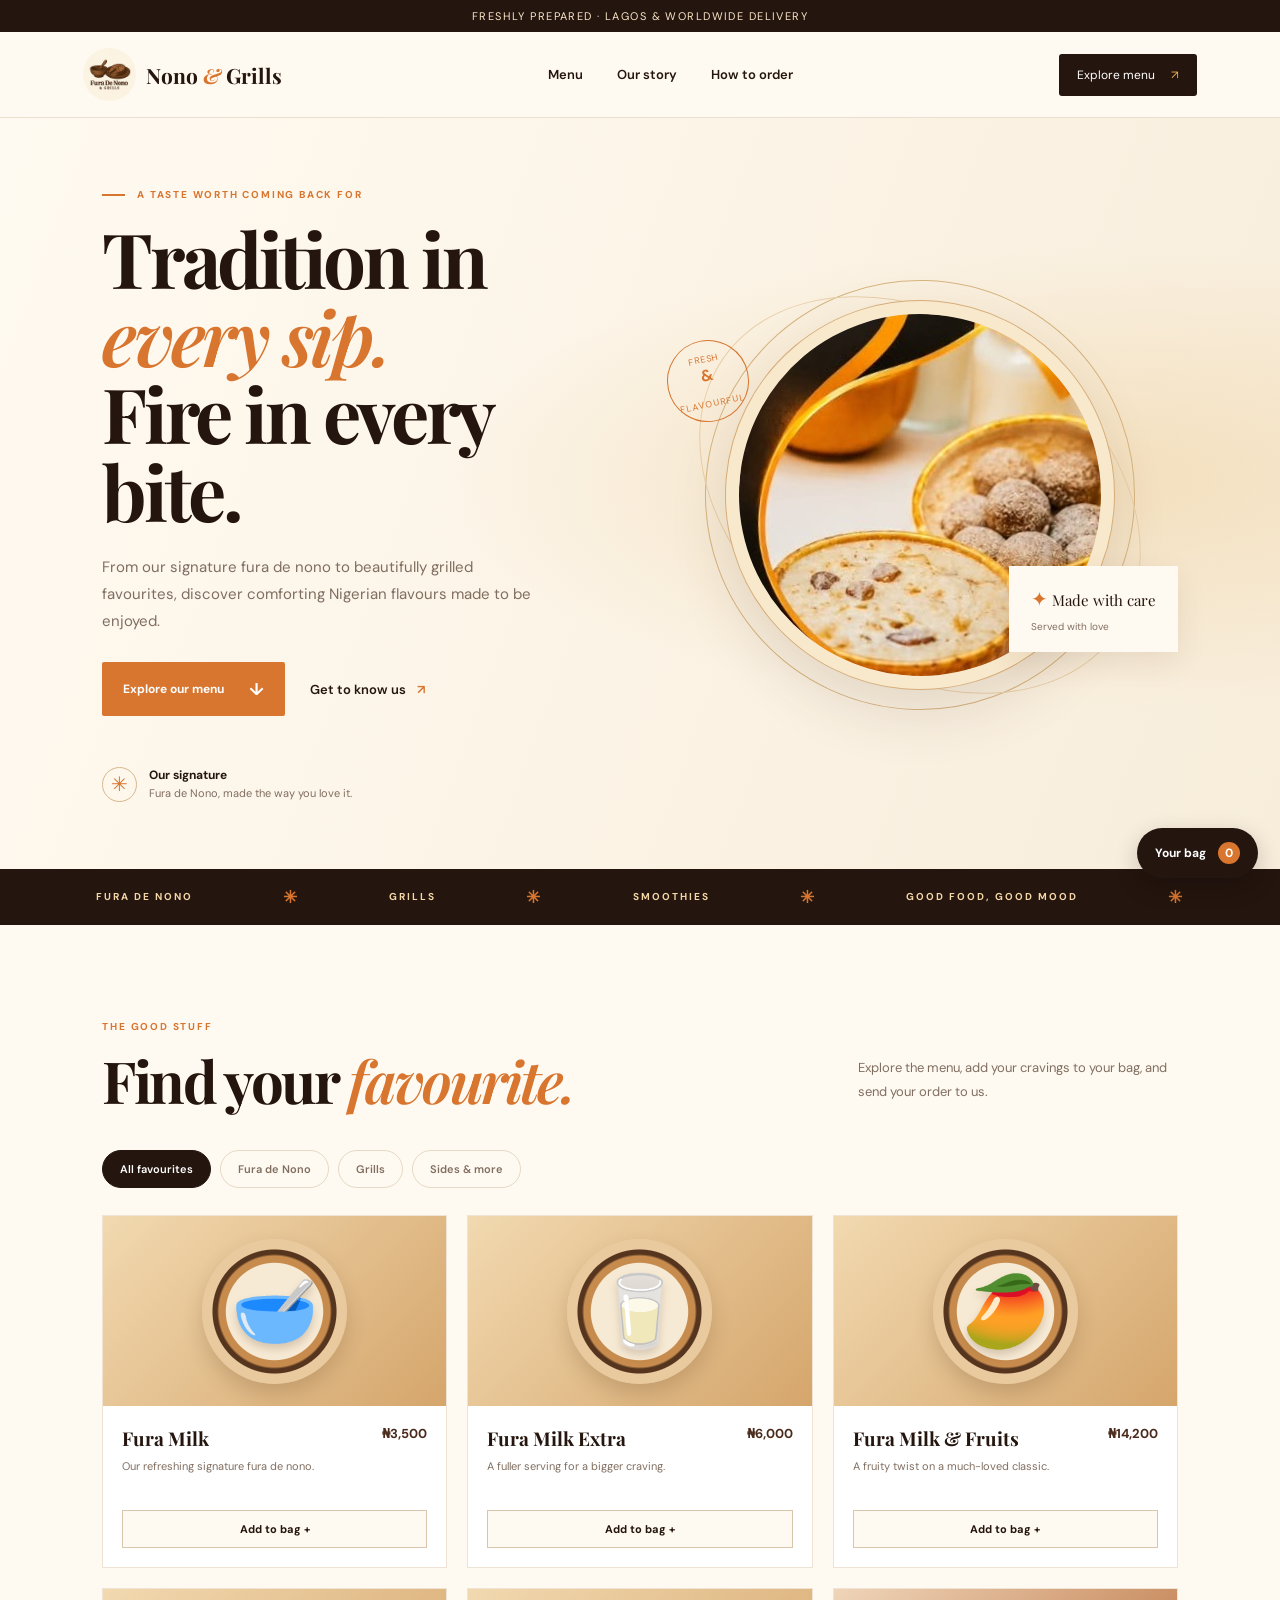
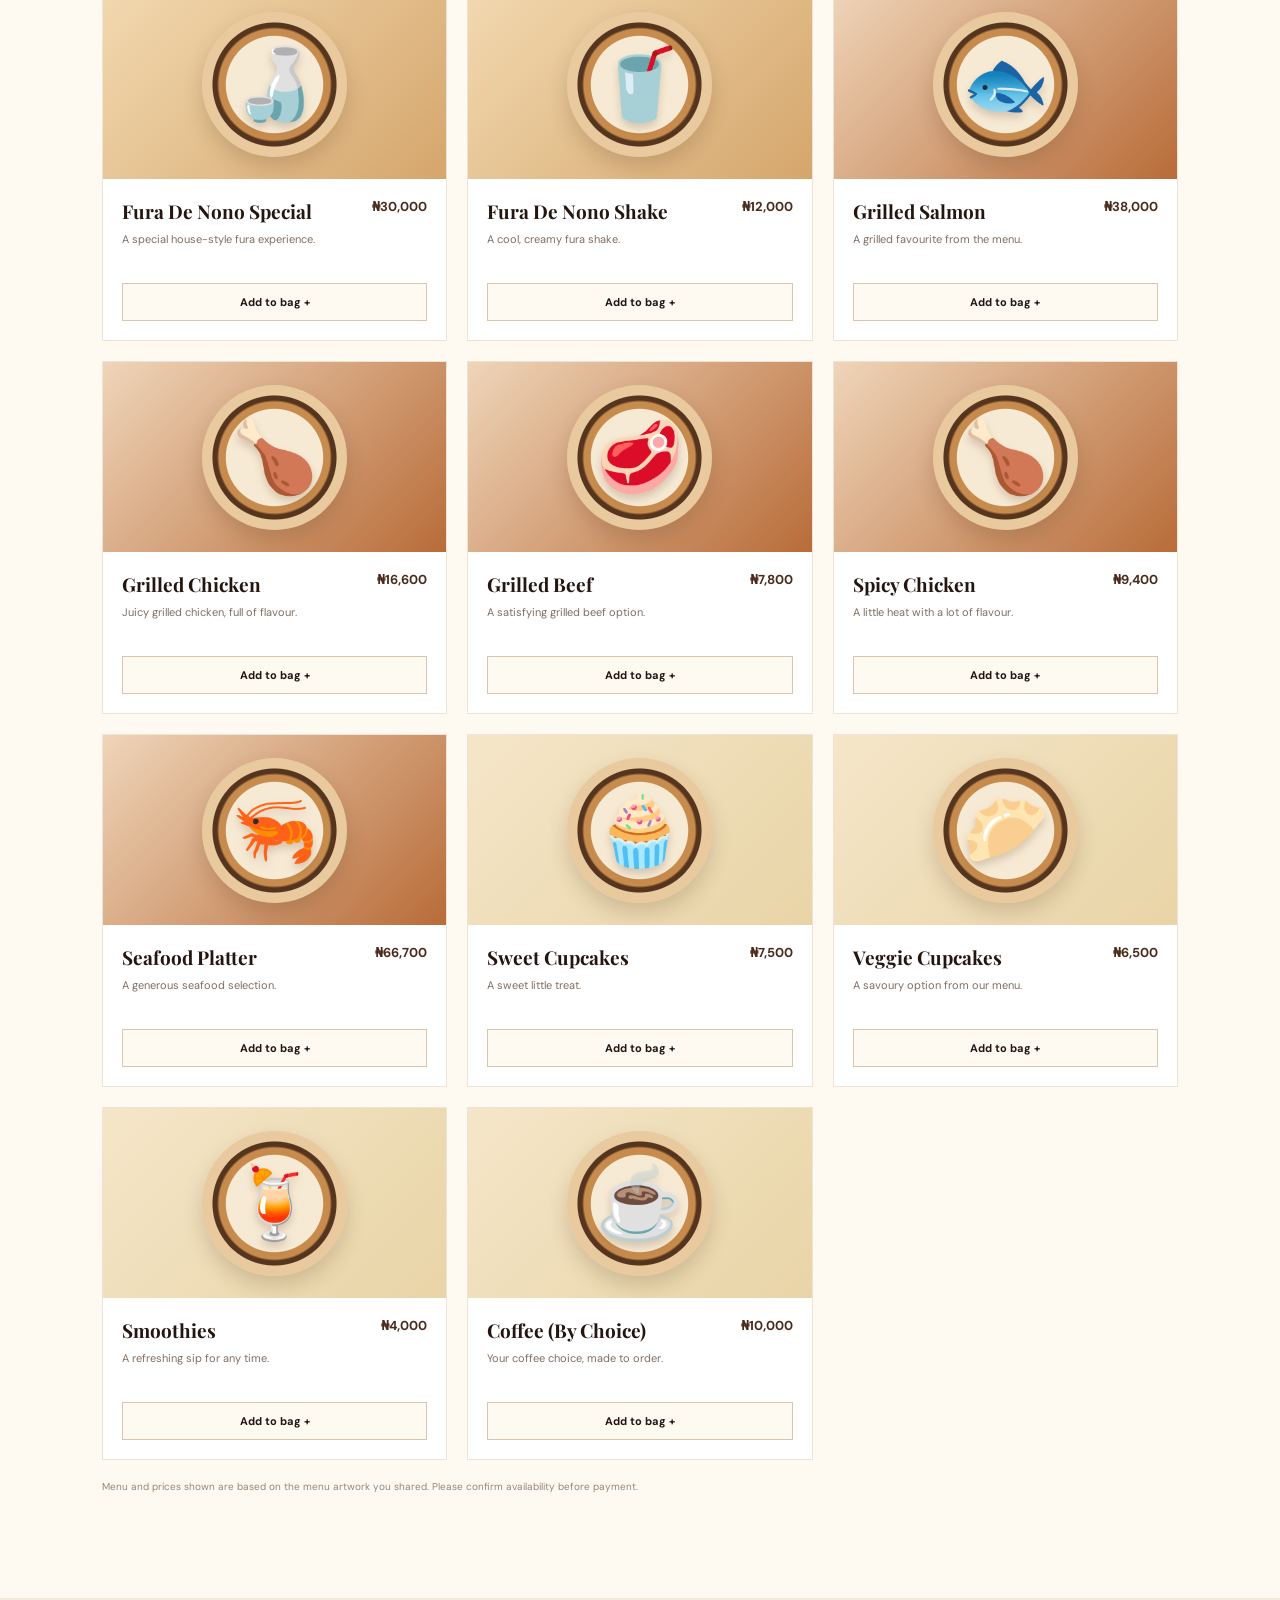
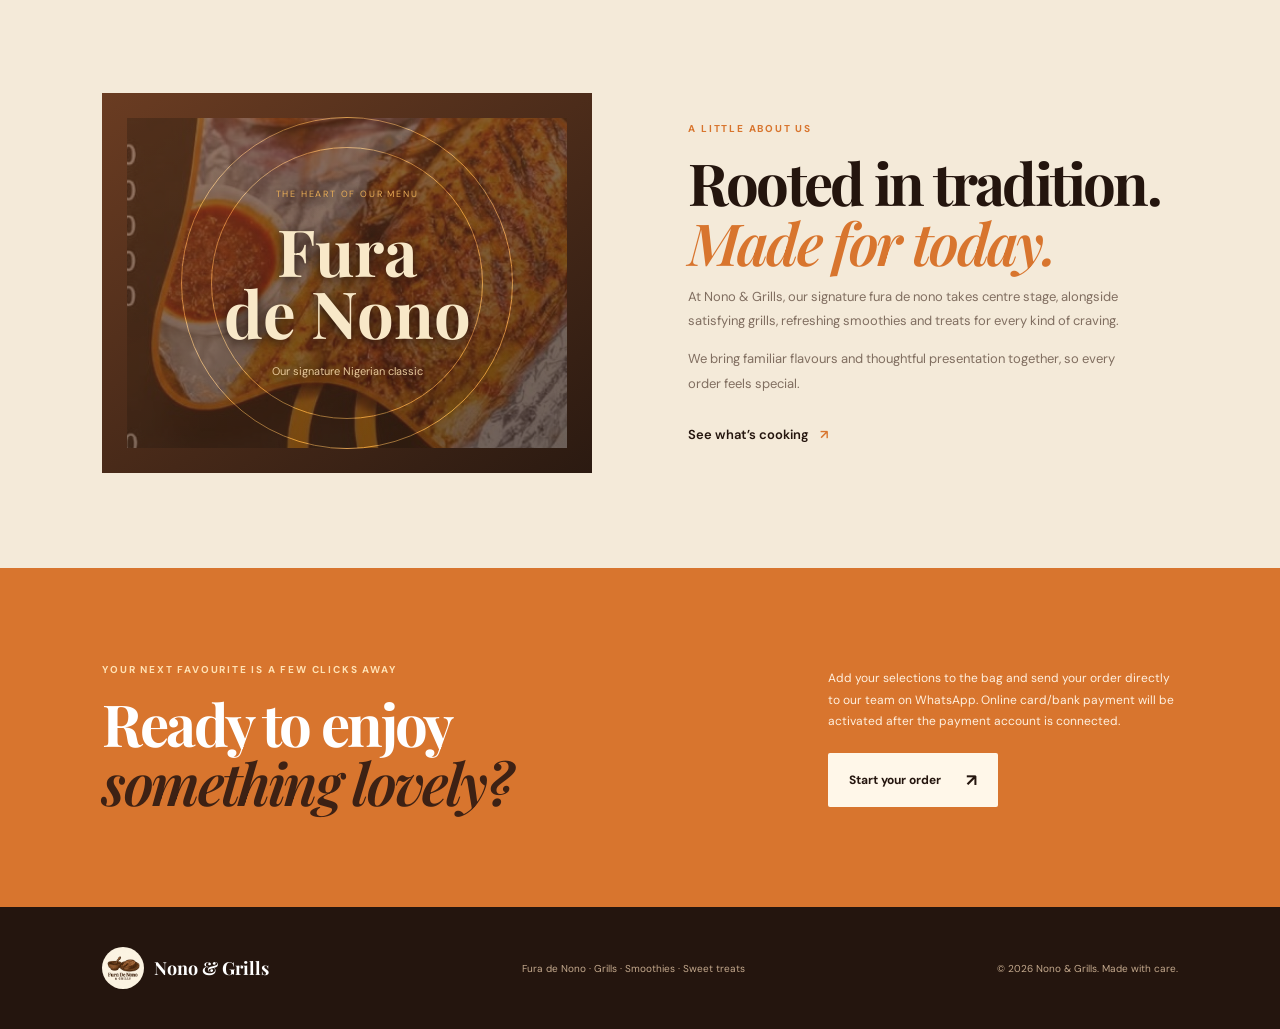
==== index.html @ 9e372c8f "Add files via upload" ====
<!doctype html>
<html lang="en">
<head>
  <meta charset="utf-8">
  <meta name="viewport" content="width=device-width, initial-scale=1">
  <meta name="theme-color" content="#24150e">
  <meta name="description" content="Nono & Grills — fresh fura de nono, grilled favourites, smoothies and more. Browse the menu and order.">
  <title>Nono & Grills | Fura, Grills & More</title>
  <link rel="preconnect" href="https://fonts.googleapis.com">
  <link rel="preconnect" href="https://fonts.gstatic.com" crossorigin>
  <link href="https://fonts.googleapis.com/css2?family=DM+Sans:wght@400;500;600;700&family=Playfair+Display:wght@600;700;800&display=swap" rel="stylesheet">
  <link rel="stylesheet" href="styles.css">
</head>
<body>
  <div class="announcement">Freshly prepared · Lagos & worldwide delivery</div>
  <header class="site-header">
    <a class="brand" href="#"><img src="assets/logo.png" alt="Fura De Nono & Grills logo"><span>Nono <i>&</i> Grills</span></a>
    <nav><a href="#menu">Menu</a><a href="#story">Our story</a><a href="#order">How to order</a></nav>
    <a class="header-order" href="#menu">Explore menu <span>↗</span></a>
  </header>

  <main>
    <section class="hero">
      <div class="hero-copy">
        <p class="eyebrow"><span></span> A taste worth coming back for</p>
        <h1>Tradition in<br><em>every sip.</em><br>Fire in every bite.</h1>
        <p class="hero-intro">From our signature fura de nono to beautifully grilled favourites, discover comforting Nigerian flavours made to be enjoyed.</p>
        <div class="hero-actions"><a class="btn primary" href="#menu">Explore our menu <b>↓</b></a><a class="text-link" href="#story">Get to know us <span>↗</span></a></div>
        <div class="hero-note"><span class="note-mark">✳</span><span><strong>Our signature</strong><br>Fura de Nono, made the way you love it.</span></div>
      </div>
      <div class="hero-art">
        <div class="hero-orbit orbit-one"></div><div class="hero-orbit orbit-two"></div>
        <div class="hero-photo"><img src="assets/fura-from-menu.jpg" alt="Fura de nono shown in the supplied restaurant menu"></div>
        <div class="floating-tag"><span>✦</span> Made with care<br><small>Served with love</small></div>
        <div class="hero-stamp">FRESH<br><b>&</b><br>FLAVOURFUL</div>
      </div>
    </section>

    <section class="ticker"><span>FURA DE NONO</span><b>✳</b><span>GRILLS</span><b>✳</b><span>SMOOTHIES</span><b>✳</b><span>GOOD FOOD, GOOD MOOD</span><b>✳</b></section>

    <section class="menu-section section-pad" id="menu">
      <div class="section-heading"><div><p class="eyebrow">The good stuff</p><h2>Find your <em>favourite.</em></h2></div><p>Explore the menu, add your cravings to your bag, and send your order to us.</p></div>
      <div class="filters" role="tablist" aria-label="Menu categories">
        <button class="filter active" data-filter="all">All favourites</button>
        <button class="filter" data-filter="fura">Fura de Nono</button>
        <button class="filter" data-filter="grills">Grills</button>
        <button class="filter" data-filter="sides">Sides & more</button>
      </div>
      <div class="menu-grid" id="menuGrid"></div>
      <p class="menu-footnote">Menu and prices shown are based on the menu artwork you shared. Please confirm availability before payment.</p>
    </section>

    <section class="feature section-pad" id="story">
      <div class="feature-visual"><div class="feature-visual-inner"><img src="assets/grilled-fish-from-menu.jpg" alt="Grilled fish from the supplied Nono & Grills menu"><span>THE HEART OF OUR MENU</span><strong>Fura<br>de Nono</strong><small>Our signature Nigerian classic</small></div></div>
      <div class="feature-copy"><p class="eyebrow">A little about us</p><h2>Rooted in tradition.<br><em>Made for today.</em></h2><p>At Nono & Grills, our signature fura de nono takes centre stage, alongside satisfying grills, refreshing smoothies and treats for every kind of craving.</p><p>We bring familiar flavours and thoughtful presentation together, so every order feels special.</p><a class="text-link" href="#menu">See what’s cooking <span>↗</span></a></div>
    </section>

    <section class="order-band section-pad" id="order"><div><p class="eyebrow">Your next favourite is a few clicks away</p><h2>Ready to enjoy<br><em>something lovely?</em></h2></div><div class="order-side"><p>Add your selections to the bag and send your order directly to our team on WhatsApp. Online card/bank payment will be activated after the payment account is connected.</p><a class="btn light" href="#menu">Start your order <b>↗</b></a></div></section>
  </main>

  <footer><div class="footer-brand"><img src="assets/logo.png" alt=""><span>Nono & Grills</span></div><p>Fura de Nono · Grills · Smoothies · Sweet treats</p><small>© <span id="year"></span> Nono & Grills. Made with care.</small></footer>

  <button class="cart-fab" id="cartFab" aria-label="Open your order bag">Your bag <b id="cartCount">0</b></button>
  <div class="cart-backdrop" id="cartBackdrop"></div>
  <aside class="cart-panel" id="cartPanel" aria-label="Your order bag">
    <div class="cart-head"><div><p class="eyebrow">Almost yours</p><h3>Your bag</h3></div><button id="closeCart" aria-label="Close bag">×</button></div>
    <div id="cartItems" class="cart-items"><p class="empty-cart">Your bag is waiting for something delicious.</p></div>
    <div class="cart-bottom"><div class="total-line"><span>Subtotal</span><strong id="cartTotal">₦0</strong></div><button class="btn primary full" id="whatsappOrder">Continue on WhatsApp ↗</button><small>Delivery fee, where applicable, will be confirmed by our team.</small></div>
  </aside>
  <script src="app.js"></script>
</body>
</html>
---- styles.css ----
*{box-sizing:border-box} :root{--ink:#24150e;--brown:#4a2b1b;--cream:#fbf5e9;--paper:#fffaf1;--orange:#d8752e;--gold:#e7ad4c;--muted:#806e60}html{scroll-behavior:smooth}body{margin:0;background:var(--paper);color:var(--ink);font-family:"DM Sans",sans-serif}.announcement{text-align:center;background:var(--ink);color:#f9e7c8;padding:9px 12px;font-size:11px;letter-spacing:.13em;text-transform:uppercase}.site-header{height:86px;padding:0 6.5%;display:flex;align-items:center;justify-content:space-between;border-bottom:1px solid #eadfce;background:#fffaf1}.brand,.footer-brand{display:flex;align-items:center;gap:10px;text-decoration:none;color:var(--ink);font-family:"Playfair Display",serif;font-size:21px;font-weight:700}.brand img{width:53px;height:53px;object-fit:cover;border-radius:50%}.brand i{color:var(--orange)}nav{display:flex;gap:34px}nav a,.text-link{color:var(--ink);text-decoration:none;font-size:13px;font-weight:600}nav a:hover,.text-link:hover{color:var(--orange)}.header-order{background:var(--ink);color:white;text-decoration:none;padding:13px 18px;border-radius:3px;font-size:12px}.header-order span{margin-left:13px;color:var(--gold)}.hero{min-height:590px;padding:70px 8% 66px;display:grid;grid-template-columns:1fr 1fr;align-items:center;gap:4%;background:radial-gradient(ellipse at 85% 48%,#f3dfbd 0,transparent 42%),linear-gradient(110deg,#fffaf1,#f8eddb)}.eyebrow{font-size:10px;letter-spacing:.18em;text-transform:uppercase;font-weight:700;color:var(--orange);margin:0 0 18px}.eyebrow span{display:inline-block;width:23px;height:2px;background:var(--orange);vertical-align:middle;margin-right:8px}.hero h1,.section-heading h2,.feature h2,.order-band h2{font-family:"Playfair Display",serif;font-size:clamp(48px,6vw,76px);line-height:1.02;letter-spacing:-.045em;margin:0;color:var(--ink)}h1 em,h2 em{color:var(--orange);font-weight:600}.hero-intro{max-width:440px;color:var(--muted);font-size:15px;line-height:1.8;margin:25px 0 27px}.hero-actions{display:flex;align-items:center;gap:25px}.btn{border:0;text-decoration:none;display:inline-flex;align-items:center;justify-content:center;gap:25px;padding:16px 21px;font-size:12px;font-weight:700;cursor:pointer;border-radius:2px}.primary{background:var(--orange);color:white}.primary:hover{background:#b95e22}.btn b{font-size:17px}.text-link span{color:var(--orange);margin-left:8px}.hero-note{display:flex;align-items:center;gap:12px;margin-top:50px;color:var(--muted);font-size:11px;line-height:1.6}.hero-note strong{color:var(--ink);font-size:12px}.note-mark{width:35px;height:35px;border:1px solid #d9b88d;border-radius:50%;display:grid;place-items:center;color:var(--orange);font-size:20px}.hero-art{position:relative;min-height:420px;display:grid;place-items:center}.hero-photo{width:min(390px,78%);aspect-ratio:1;border-radius:50%;padding:13px;border:1px solid #d6ad7a;transform:rotate(5deg);background:#f8e8cc;box-shadow:0 25px 55px #55351c20;z-index:2}.photo-placeholder{height:100%;border-radius:50%;background:radial-gradient(circle at 45% 40%,#d7a46a,#86502b 60%,#482817);display:flex;flex-direction:column;justify-content:center;align-items:center;color:#fff4dc;text-align:center;border:8px solid #f4dfbc}.photo-placeholder span{font-family:"Playfair Display";font-size:30px;font-weight:700;letter-spacing:.06em}.photo-placeholder small{font-size:10px;opacity:.8;margin-top:8px}.hero-orbit{position:absolute;border:1px solid #d7b47f;border-radius:50%;width:430px;height:430px;transform:rotate(-20deg)}.orbit-two{width:480px;height:350px;transform:rotate(35deg);border-color:#e8cfa9}.floating-tag{position:absolute;right:0;bottom:53px;background:#fffaf1;padding:17px 22px;box-shadow:0 10px 30px #48281718;font-family:"Playfair Display";font-size:15px;line-height:1.5;z-index:3}.floating-tag span{color:var(--orange);font-size:20px}.floating-tag small{font-family:"DM Sans";font-size:10px;color:var(--muted)}.hero-stamp{position:absolute;left:1%;top:55px;border:1px solid var(--orange);border-radius:50%;width:82px;height:82px;display:grid;place-content:center;text-align:center;font-size:9px;letter-spacing:.12em;color:var(--orange);transform:rotate(-12deg);z-index:3}.hero-stamp b{font-size:16px}.ticker{background:var(--ink);color:#f5d7a7;display:flex;justify-content:space-around;align-items:center;padding:17px 4%;font-size:10px;letter-spacing:.2em;font-weight:700}.ticker b{color:var(--orange);font-size:17px}.section-pad{padding:95px 8%}.section-heading{display:flex;justify-content:space-between;align-items:end;gap:25px}.section-heading h2,.feature h2,.order-band h2{font-size:clamp(39px,4.7vw,58px)}.section-heading>p{max-width:320px;color:var(--muted);font-size:13px;line-height:1.8;margin:0 0 7px}.filters{display:flex;gap:9px;flex-wrap:wrap;margin:40px 0 27px}.filter{border:1px solid #e6d8c5;background:transparent;padding:11px 17px;border-radius:30px;font:600 11px "DM Sans";color:var(--muted);cursor:pointer}.filter.active,.filter:hover{background:var(--ink);border-color:var(--ink);color:#fff}.menu-grid{display:grid;grid-template-columns:repeat(3,1fr);gap:20px}.menu-card{background:white;border:1px solid #eee3d4;transition:.25s;overflow:hidden}.menu-card:hover{transform:translateY(-5px);box-shadow:0 16px 35px #3c241411}.food-art{height:190px;display:grid;place-items:center;background:linear-gradient(135deg,#f4e4c9,#e9c99e);position:relative;overflow:hidden}.food-art:before{content:"";width:145px;height:145px;border-radius:50%;background:radial-gradient(circle,#f7ead4 0 47%,#c68b4d 48% 54%,#56351f 56% 60%,#e9c99e 61%);box-shadow:0 10px 20px #52301630}.food-art:after{content:attr(data-symbol);position:absolute;font-size:70px;filter:drop-shadow(0 5px 4px #55331b35)}.food-art.fura{background:linear-gradient(135deg,#f2d9b0,#d5a66c)}.food-art.grills{background:linear-gradient(135deg,#efd5b9,#b86c39)}.food-art.sides{background:linear-gradient(135deg,#f5e6c9,#e8d4a6)}.card-content{padding:19px}.card-top{display:flex;justify-content:space-between;gap:10px;align-items:start}.card-content h3{font:700 19px "Playfair Display";margin:0 0 7px}.card-content p{font-size:11px;color:var(--muted);line-height:1.6;margin:0 0 17px;min-height:35px}.price{font-size:13px;font-weight:700;white-space:nowrap;color:var(--brown)}.add-btn{width:100%;border:1px solid #d9c6ac;background:#fffaf1;color:var(--ink);padding:11px;font:700 11px "DM Sans";cursor:pointer}.add-btn:hover{background:var(--orange);border-color:var(--orange);color:white}.menu-footnote{font-size:10px;color:#978575;margin-top:20px}.feature{background:#f4ead9;display:grid;grid-template-columns:1fr 1fr;gap:9%;align-items:center}.feature-visual{min-height:380px;background:linear-gradient(145deg,#6a3c22,#2b1a11);padding:25px;display:grid;place-items:center;position:relative;overflow:hidden}.feature-visual:before,.feature-visual:after{content:"";position:absolute;border:1px solid #d89c50;border-radius:50%;width:330px;height:330px}.feature-visual:after{width:270px;height:270px}.feature-visual-inner{z-index:1;text-align:center;color:#f8e8c8}.feature-visual-inner span{font-size:9px;letter-spacing:.2em;color:#e9ad57}.feature-visual-inner strong{display:block;font:700 65px/.95 "Playfair Display";margin:20px 0}.feature-visual-inner small{font-size:11px;color:#e8c99c}.feature-copy>p:not(.eyebrow){font-size:13px;color:var(--muted);line-height:1.9;max-width:440px}.feature-copy .text-link{display:inline-block;margin-top:16px}.order-band{background:var(--orange);color:white;display:flex;justify-content:space-between;align-items:center;gap:35px}.order-band .eyebrow{color:#ffe1b4}.order-band h2{color:white}.order-band h2 em{color:#3d2114}.order-side{max-width:350px}.order-side p{font-size:12px;line-height:1.8;color:#fff0df;margin:0 0 20px}.light{background:#fff7e9;color:var(--ink)}footer{background:var(--ink);color:#f7e7d0;padding:40px 8%;display:flex;align-items:center;justify-content:space-between;gap:20px;flex-wrap:wrap}footer .footer-brand{color:#fff;font-size:18px}footer .footer-brand img{width:42px;height:42px;border-radius:50%}footer p,footer small{font-size:10px;color:#c4a98d}.cart-fab{position:fixed;right:22px;bottom:22px;z-index:5;border:0;background:var(--ink);color:white;border-radius:30px;padding:14px 18px;font:700 12px "DM Sans";box-shadow:0 8px 25px #0003;cursor:pointer}.cart-fab b{display:inline-grid;place-items:center;background:var(--orange);border-radius:50%;width:22px;height:22px;margin-left:9px}.cart-backdrop{position:fixed;inset:0;background:#160d09a6;z-index:8;opacity:0;pointer-events:none;transition:.25s}.cart-backdrop.open{opacity:1;pointer-events:auto}.cart-panel{position:fixed;z-index:9;right:0;top:0;height:100%;width:min(420px,100%);background:#fffaf1;padding:27px;display:flex;flex-direction:column;transform:translateX(105%);transition:.3s}.cart-panel.open{transform:translateX(0)}.cart-head{display:flex;justify-content:space-between;align-items:center;border-bottom:1px solid #e8dac8;padding-bottom:15px}.cart-head .eyebrow{margin-bottom:5px}.cart-head h3{font:700 28px "Playfair Display";margin:0}.cart-head button{border:0;background:none;font-size:30px;cursor:pointer;color:var(--ink)}.cart-items{flex:1;overflow:auto;padding:15px 0}.empty-cart{font-size:12px;color:var(--muted);padding:25px 0}.cart-row{display:flex;justify-content:space-between;gap:15px;padding:14px 0;border-bottom:1px solid #eee2d3;font-size:12px}.cart-row strong{display:block;margin-bottom:5px}.qty{display:flex;align-items:center;gap:10px;margin-top:7px}.qty button{border:1px solid #dfcfba;background:white;width:24px;height:24px;cursor:pointer}.cart-bottom{border-top:1px solid #e8dac8;padding-top:17px}.total-line{display:flex;justify-content:space-between;margin-bottom:17px;font-size:13px}.total-line strong{font-size:18px}.full{width:100%}.cart-bottom small{display:block;color:var(--muted);font-size:9px;line-height:1.6;margin-top:12px}@media(max-width:800px){nav{display:none}.site-header{height:70px;padding:0 5%}.brand{font-size:18px}.brand img{width:43px;height:43px}.header-order{padding:11px 13px}.hero{grid-template-columns:1fr;padding:55px 7% 35px;gap:0}.hero h1{font-size:58px}.hero-art{min-height:350px;margin-top:15px}.hero-photo{width:min(310px,76%)}.hero-orbit{width:350px;height:350px}.orbit-two{width:390px;height:290px}.hero-stamp{left:4%;top:25px}.floating-tag{right:2%;bottom:35px}.ticker{gap:15px;overflow:hidden;white-space:nowrap;font-size:9px}.section-pad{padding:65px 6%}.section-heading{display:block}.section-heading>p{margin-top:18px}.menu-grid{grid-template-columns:repeat(2,1fr);gap:12px}.food-art{height:145px}.card-content{padding:14px}.card-content h3{font-size:16px}.card-top{display:block}.price{display:block;margin-bottom:10px}.feature{grid-template-columns:1fr;gap:35px}.feature-visual{min-height:310px}.order-band{display:block}.order-side{margin-top:25px}footer{display:block}footer p{margin:15px 0}}@media(max-width:430px){.hero h1{font-size:51px}.hero-art{min-height:310px}.hero-photo{width:73%}.hero-orbit{width:300px;height:300px}.orbit-two{width:340px;height:260px}.menu-grid{grid-template-columns:1fr 1fr}.food-art{height:125px}.food-art:before{width:110px;height:110px}.food-art:after{font-size:53px}.card-content h3{font-size:14px}.card-content p{font-size:10px}.filters{gap:6px}.filter{padding:9px 12px;font-size:10px}.section-heading h2,.feature h2,.order-band h2{font-size:42px}}
/* Real food photographs supplied in the restaurant's existing menu artwork */
.hero-photo{overflow:hidden;display:block}
.hero-photo img{width:100%;height:100%;object-fit:cover;border-radius:50%;display:block}
.feature-visual-inner{position:relative;width:100%;height:100%;min-height:330px;display:flex;flex-direction:column;align-items:center;justify-content:center;overflow:hidden}
.feature-visual-inner img{position:absolute;inset:0;width:100%;height:100%;object-fit:cover;opacity:.30;mix-blend-mode:screen}
.feature-visual-inner span,.feature-visual-inner strong,.feature-visual-inner small{position:relative;text-shadow:0 2px 12px #24150e}
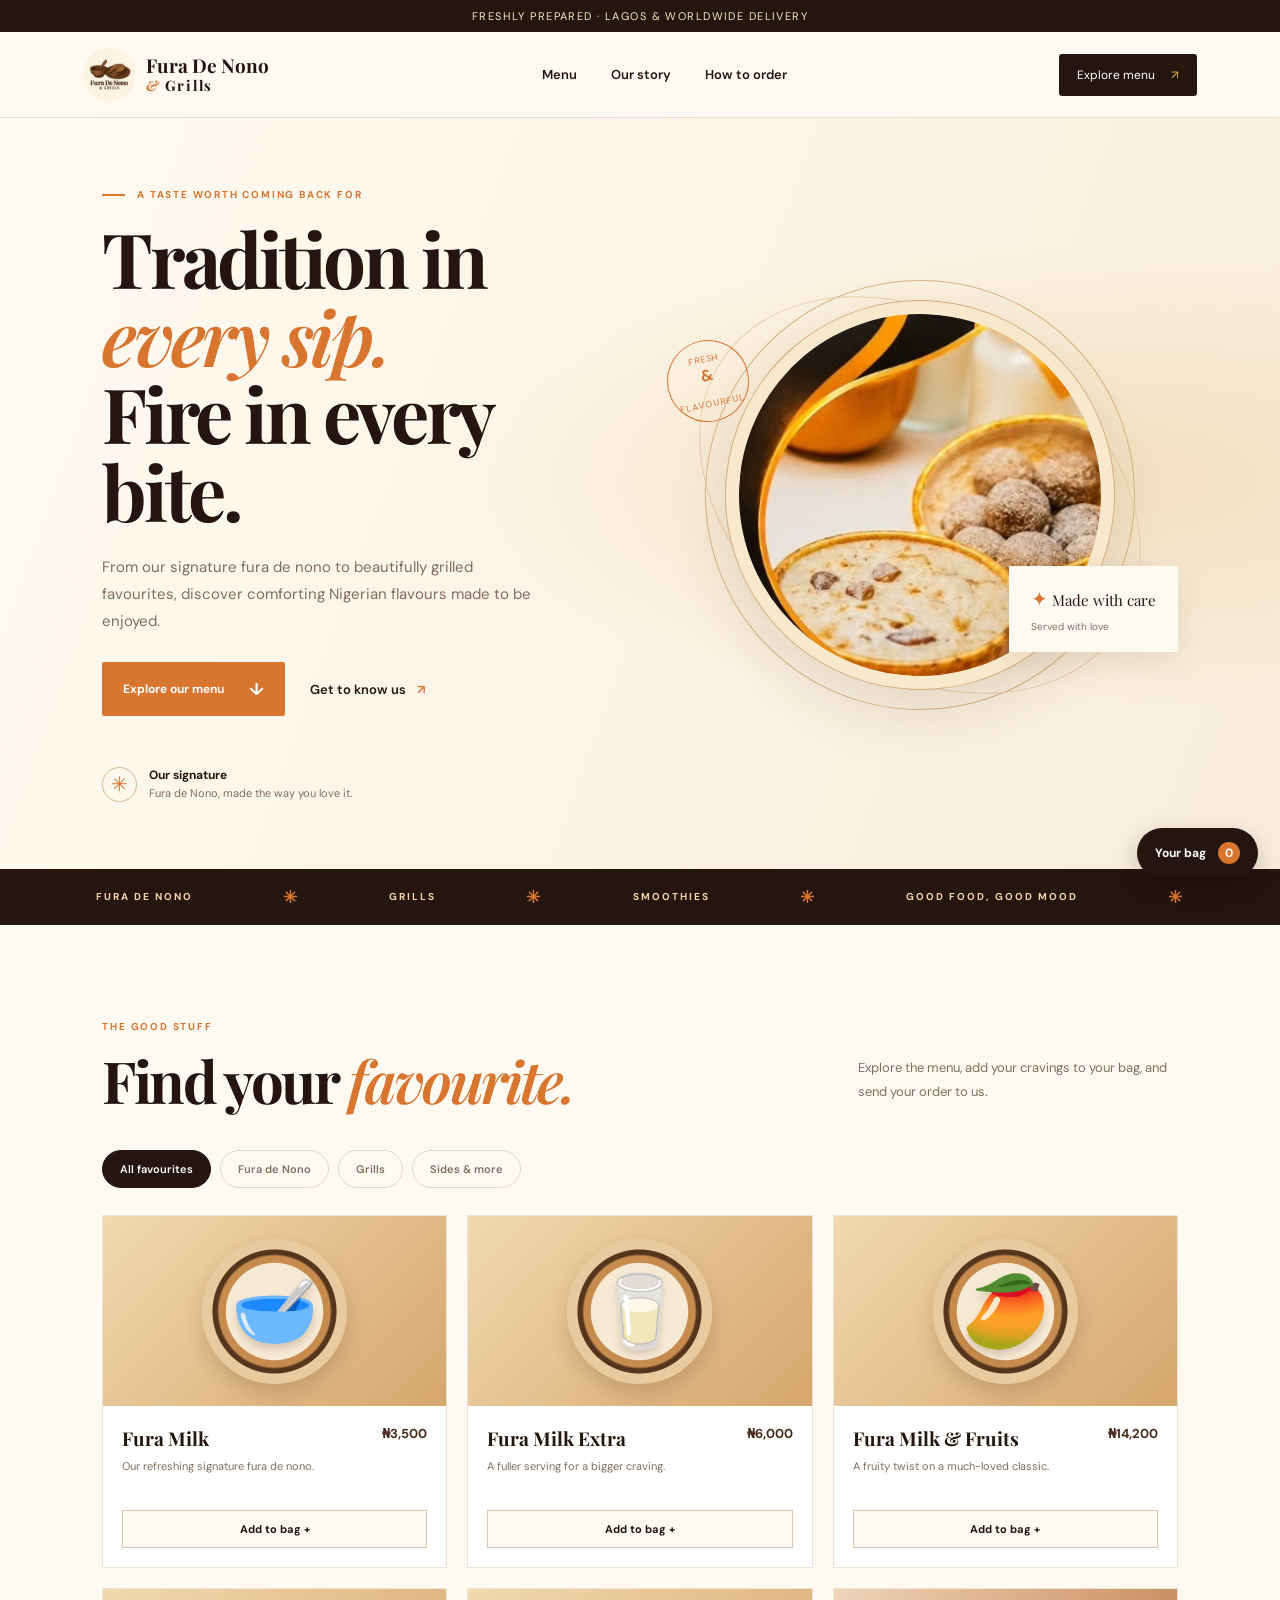
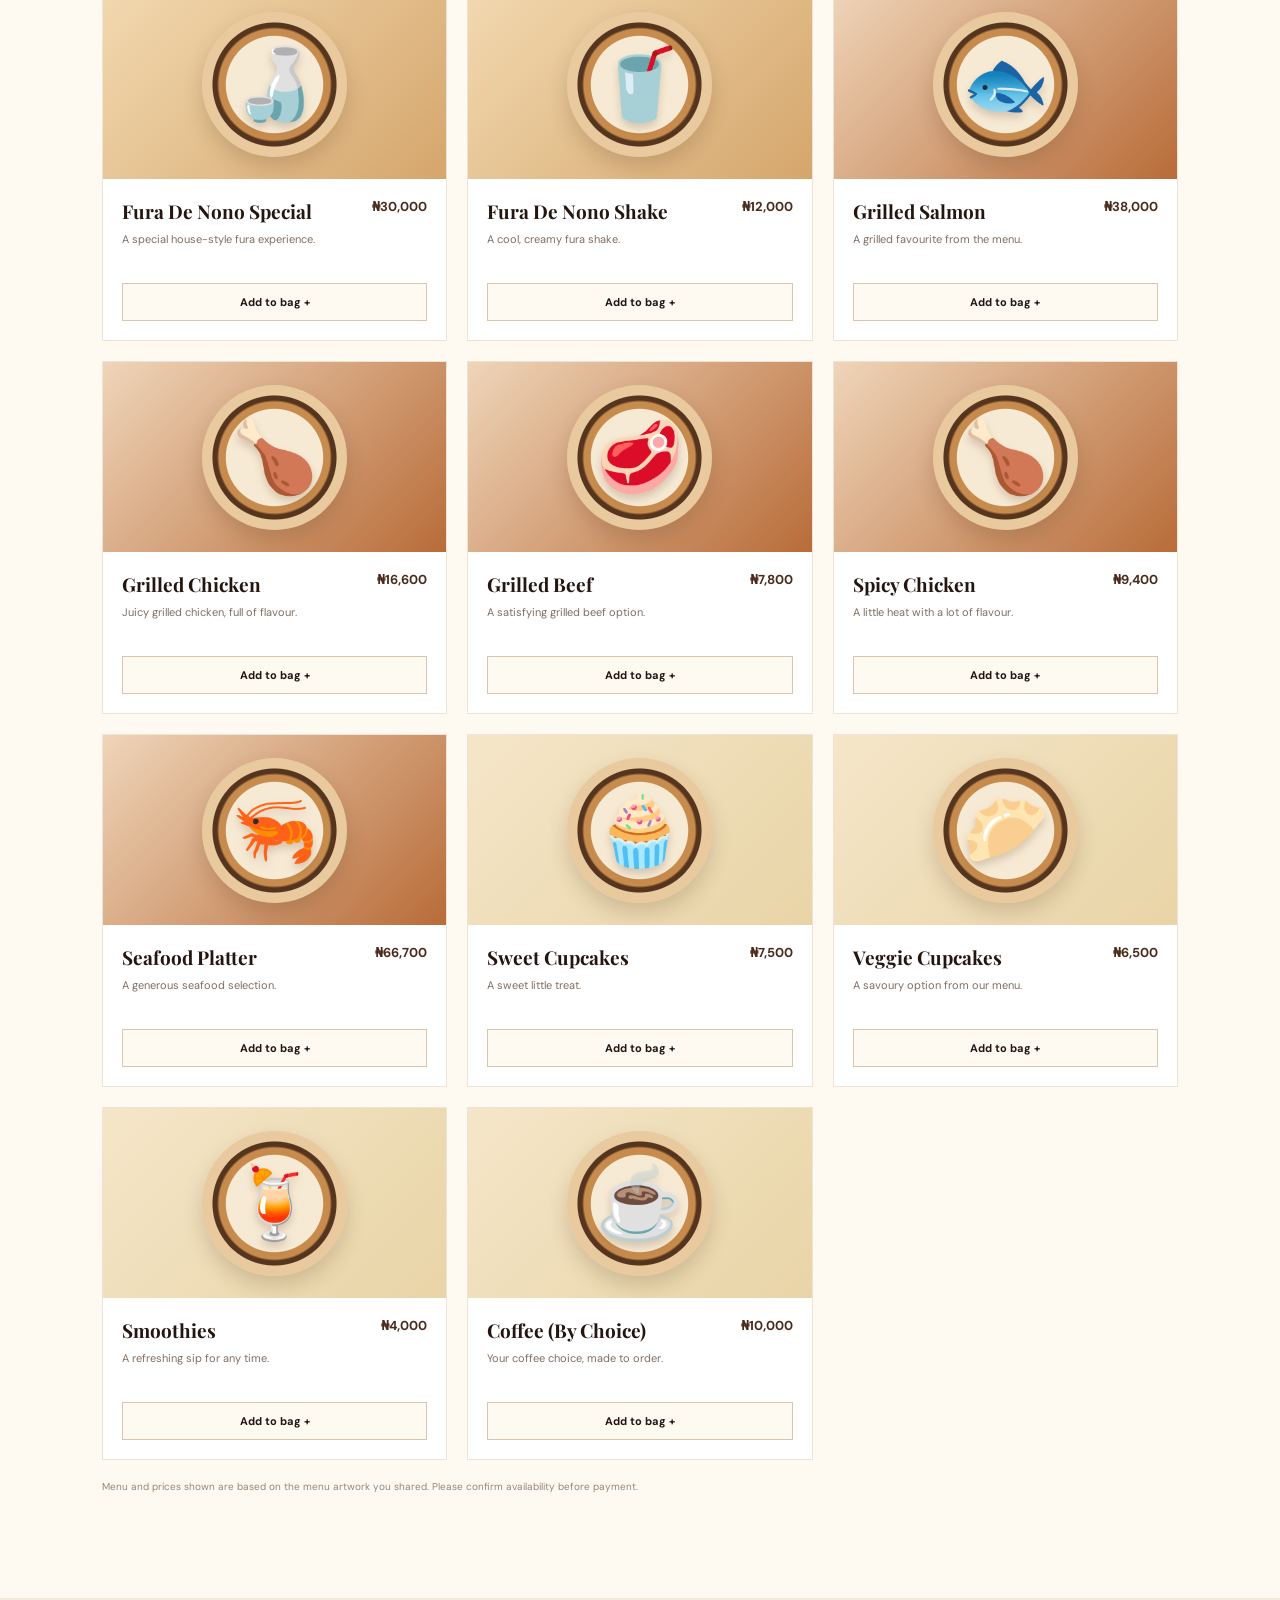
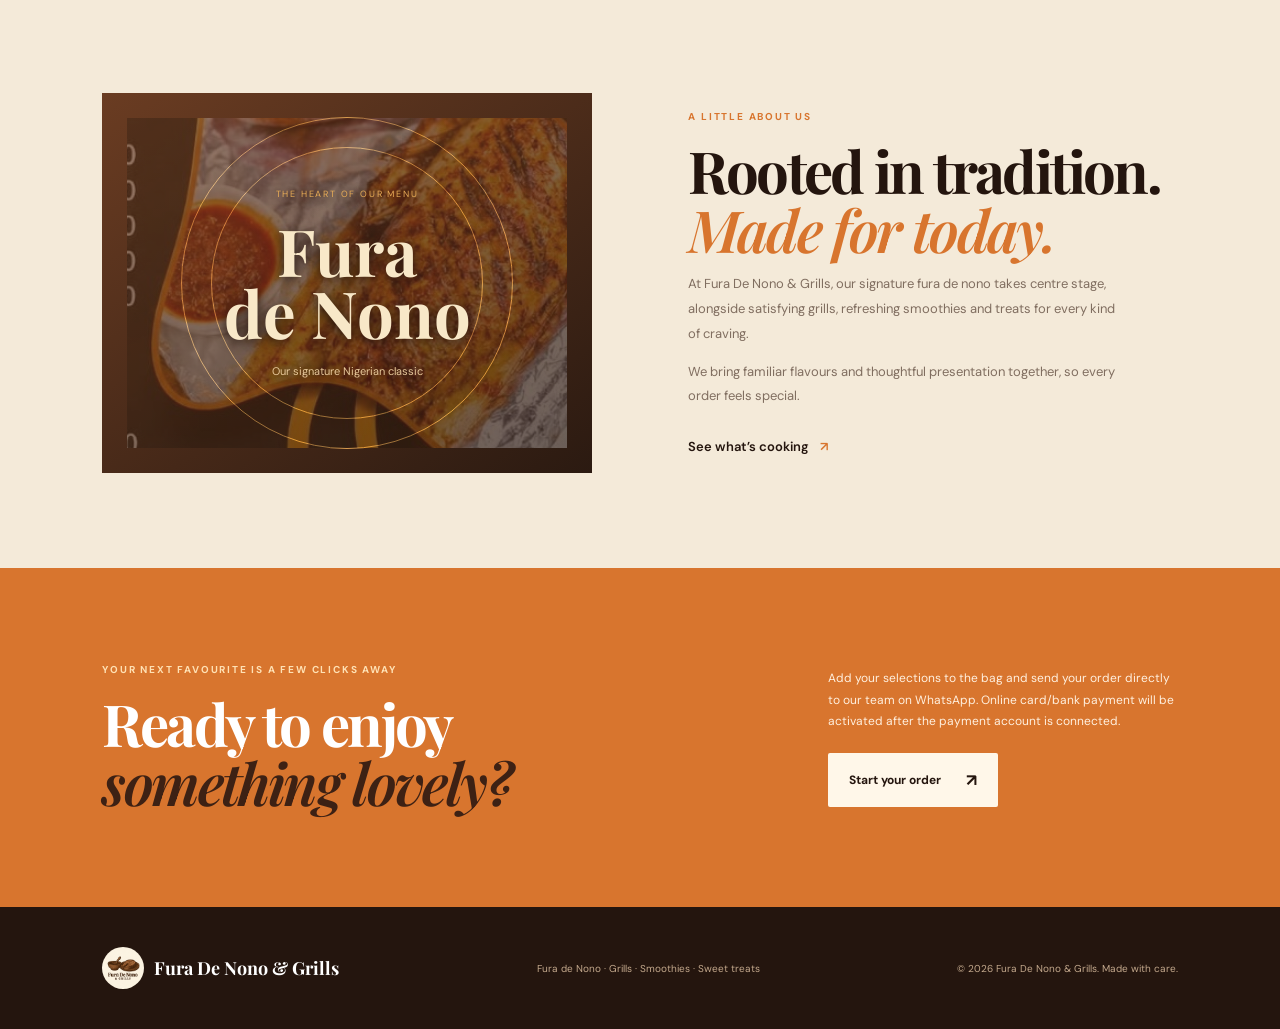
==== commit 8f8e846d: "Add files via upload" ====
--- a/index.html
+++ b/index.html
@@ -4,8 +4,8 @@
   <meta charset="utf-8">
   <meta name="viewport" content="width=device-width, initial-scale=1">
   <meta name="theme-color" content="#24150e">
-  <meta name="description" content="Nono & Grills — fresh fura de nono, grilled favourites, smoothies and more. Browse the menu and order.">
-  <title>Nono & Grills | Fura, Grills & More</title>
+  <meta name="description" content="Fura De Nono & Grills — signature fura de nono, grilled favourites, smoothies and more. Browse the menu and order.">
+  <title>Fura De Nono & Grills | Fura, Grills & More</title>
   <link rel="preconnect" href="https://fonts.googleapis.com">
   <link rel="preconnect" href="https://fonts.gstatic.com" crossorigin>
   <link href="https://fonts.googleapis.com/css2?family=DM+Sans:wght@400;500;600;700&family=Playfair+Display:wght@600;700;800&display=swap" rel="stylesheet">
@@ -14,7 +14,7 @@
 <body>
   <div class="announcement">Freshly prepared · Lagos & worldwide delivery</div>
   <header class="site-header">
-    <a class="brand" href="#"><img src="assets/logo.png" alt="Fura De Nono & Grills logo"><span>Nono <i>&</i> Grills</span></a>
+    <a class="brand" href="#"><img src="assets/logo.png" alt="Fura De Nono & Grills logo"><span class="brand-name"><span>Fura De Nono</span><span><i>&</i> Grills</span></span></a>
     <nav><a href="#menu">Menu</a><a href="#story">Our story</a><a href="#order">How to order</a></nav>
     <a class="header-order" href="#menu">Explore menu <span>↗</span></a>
   </header>
@@ -51,14 +51,14 @@
     </section>
 
     <section class="feature section-pad" id="story">
-      <div class="feature-visual"><div class="feature-visual-inner"><img src="assets/grilled-fish-from-menu.jpg" alt="Grilled fish from the supplied Nono & Grills menu"><span>THE HEART OF OUR MENU</span><strong>Fura<br>de Nono</strong><small>Our signature Nigerian classic</small></div></div>
-      <div class="feature-copy"><p class="eyebrow">A little about us</p><h2>Rooted in tradition.<br><em>Made for today.</em></h2><p>At Nono & Grills, our signature fura de nono takes centre stage, alongside satisfying grills, refreshing smoothies and treats for every kind of craving.</p><p>We bring familiar flavours and thoughtful presentation together, so every order feels special.</p><a class="text-link" href="#menu">See what’s cooking <span>↗</span></a></div>
+      <div class="feature-visual"><div class="feature-visual-inner"><img src="assets/grilled-fish-from-menu.jpg" alt="Grilled fish from the supplied Fura De Nono & Grills menu"><span>THE HEART OF OUR MENU</span><strong>Fura<br>de Nono</strong><small>Our signature Nigerian classic</small></div></div>
+      <div class="feature-copy"><p class="eyebrow">A little about us</p><h2>Rooted in tradition.<br><em>Made for today.</em></h2><p>At Fura De Nono & Grills, our signature fura de nono takes centre stage, alongside satisfying grills, refreshing smoothies and treats for every kind of craving.</p><p>We bring familiar flavours and thoughtful presentation together, so every order feels special.</p><a class="text-link" href="#menu">See what’s cooking <span>↗</span></a></div>
     </section>
 
     <section class="order-band section-pad" id="order"><div><p class="eyebrow">Your next favourite is a few clicks away</p><h2>Ready to enjoy<br><em>something lovely?</em></h2></div><div class="order-side"><p>Add your selections to the bag and send your order directly to our team on WhatsApp. Online card/bank payment will be activated after the payment account is connected.</p><a class="btn light" href="#menu">Start your order <b>↗</b></a></div></section>
   </main>
 
-  <footer><div class="footer-brand"><img src="assets/logo.png" alt=""><span>Nono & Grills</span></div><p>Fura de Nono · Grills · Smoothies · Sweet treats</p><small>© <span id="year"></span> Nono & Grills. Made with care.</small></footer>
+  <footer><div class="footer-brand"><img src="assets/logo.png" alt=""><span>Fura De Nono & Grills</span></div><p>Fura de Nono · Grills · Smoothies · Sweet treats</p><small>© <span id="year"></span> Fura De Nono & Grills. Made with care.</small></footer>
 
   <button class="cart-fab" id="cartFab" aria-label="Open your order bag">Your bag <b id="cartCount">0</b></button>
   <div class="cart-backdrop" id="cartBackdrop"></div>
--- a/styles.css
+++ b/styles.css
@@ -5,3 +5,9 @@
 .feature-visual-inner{position:relative;width:100%;height:100%;min-height:330px;display:flex;flex-direction:column;align-items:center;justify-content:center;overflow:hidden}
 .feature-visual-inner img{position:absolute;inset:0;width:100%;height:100%;object-fit:cover;opacity:.30;mix-blend-mode:screen}
 .feature-visual-inner span,.feature-visual-inner strong,.feature-visual-inner small{position:relative;text-shadow:0 2px 12px #24150e}
+
+/* Full Fura De Nono & Grills brand lockup */
+.brand .brand-name{display:flex;flex-direction:column;line-height:1.02;font-size:19px;white-space:nowrap}
+.brand .brand-name span:last-child{font-size:.76em;letter-spacing:.12em;margin-top:3px}
+@media(max-width:800px){.brand .brand-name{font-size:16px}}
+@media(max-width:390px){.brand .brand-name{font-size:14px}.site-header{padding:0 4%}.header-order{font-size:10px;padding:10px 11px}}
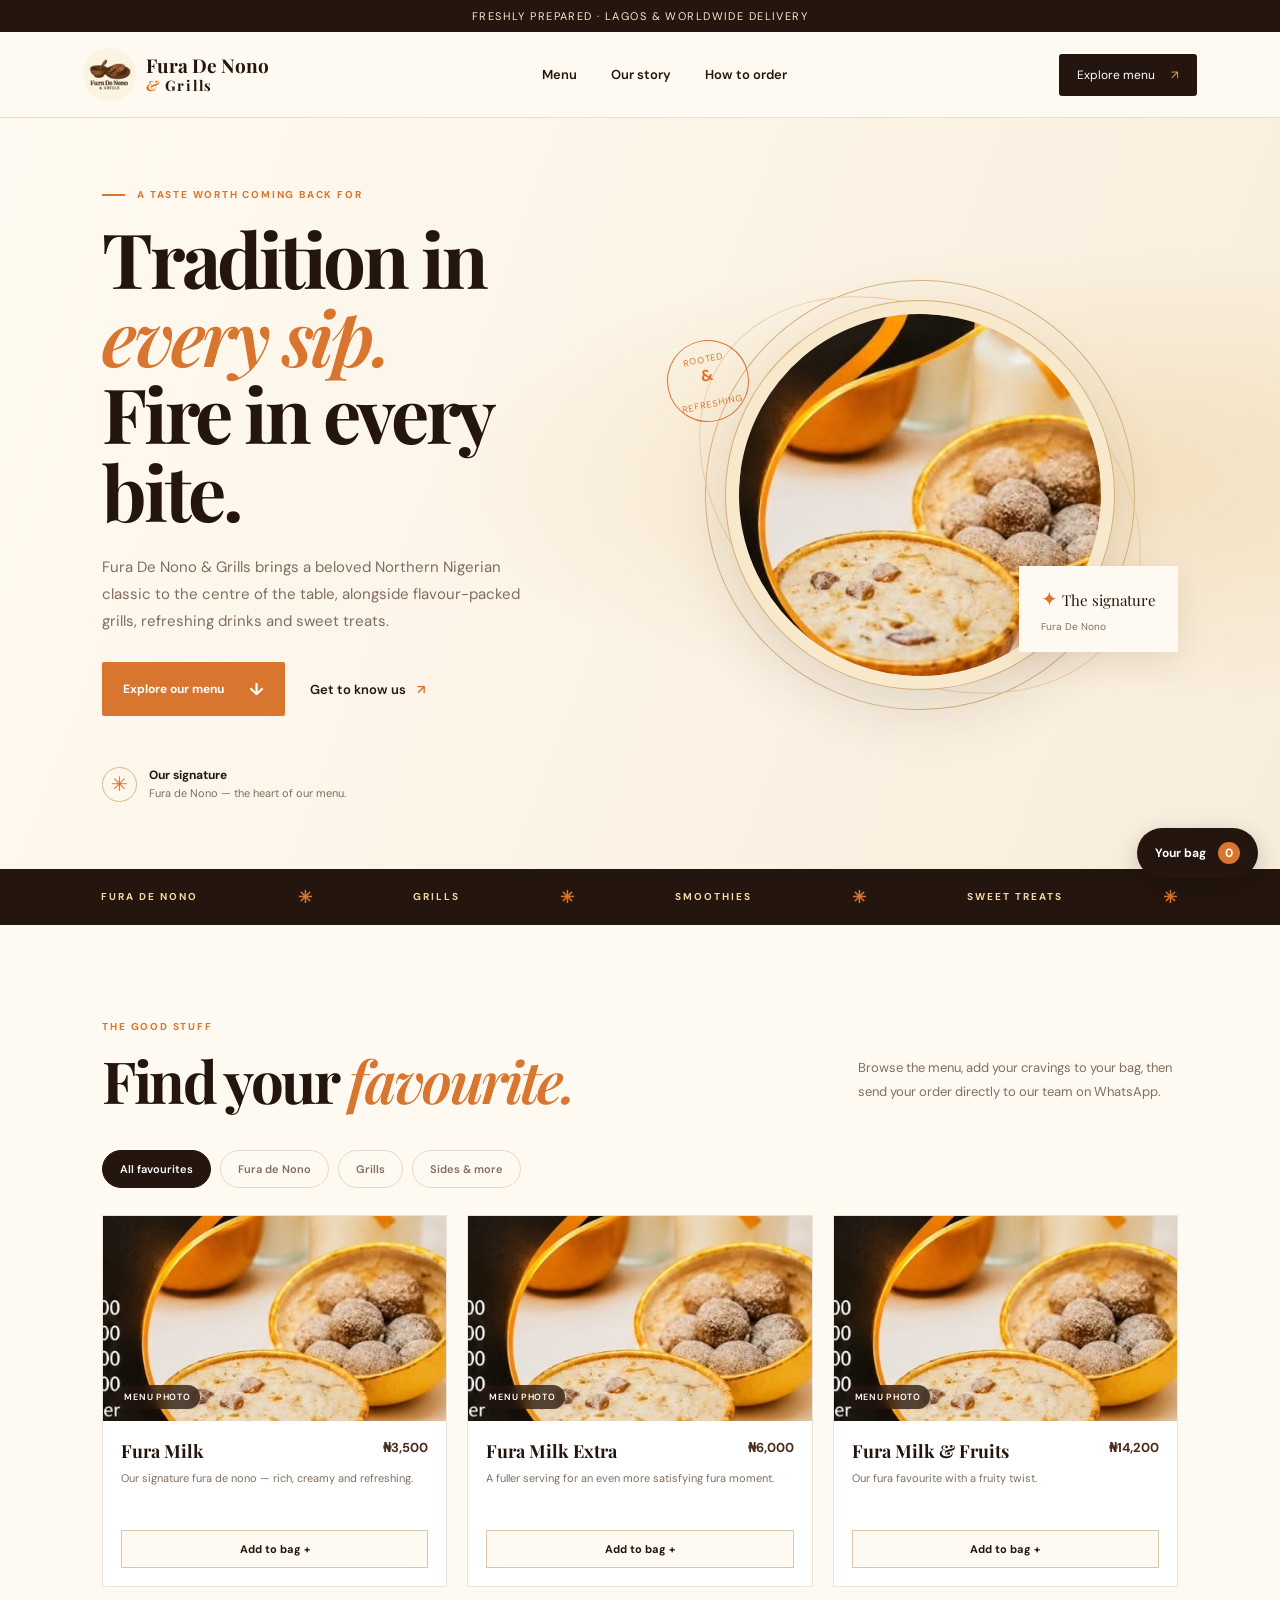
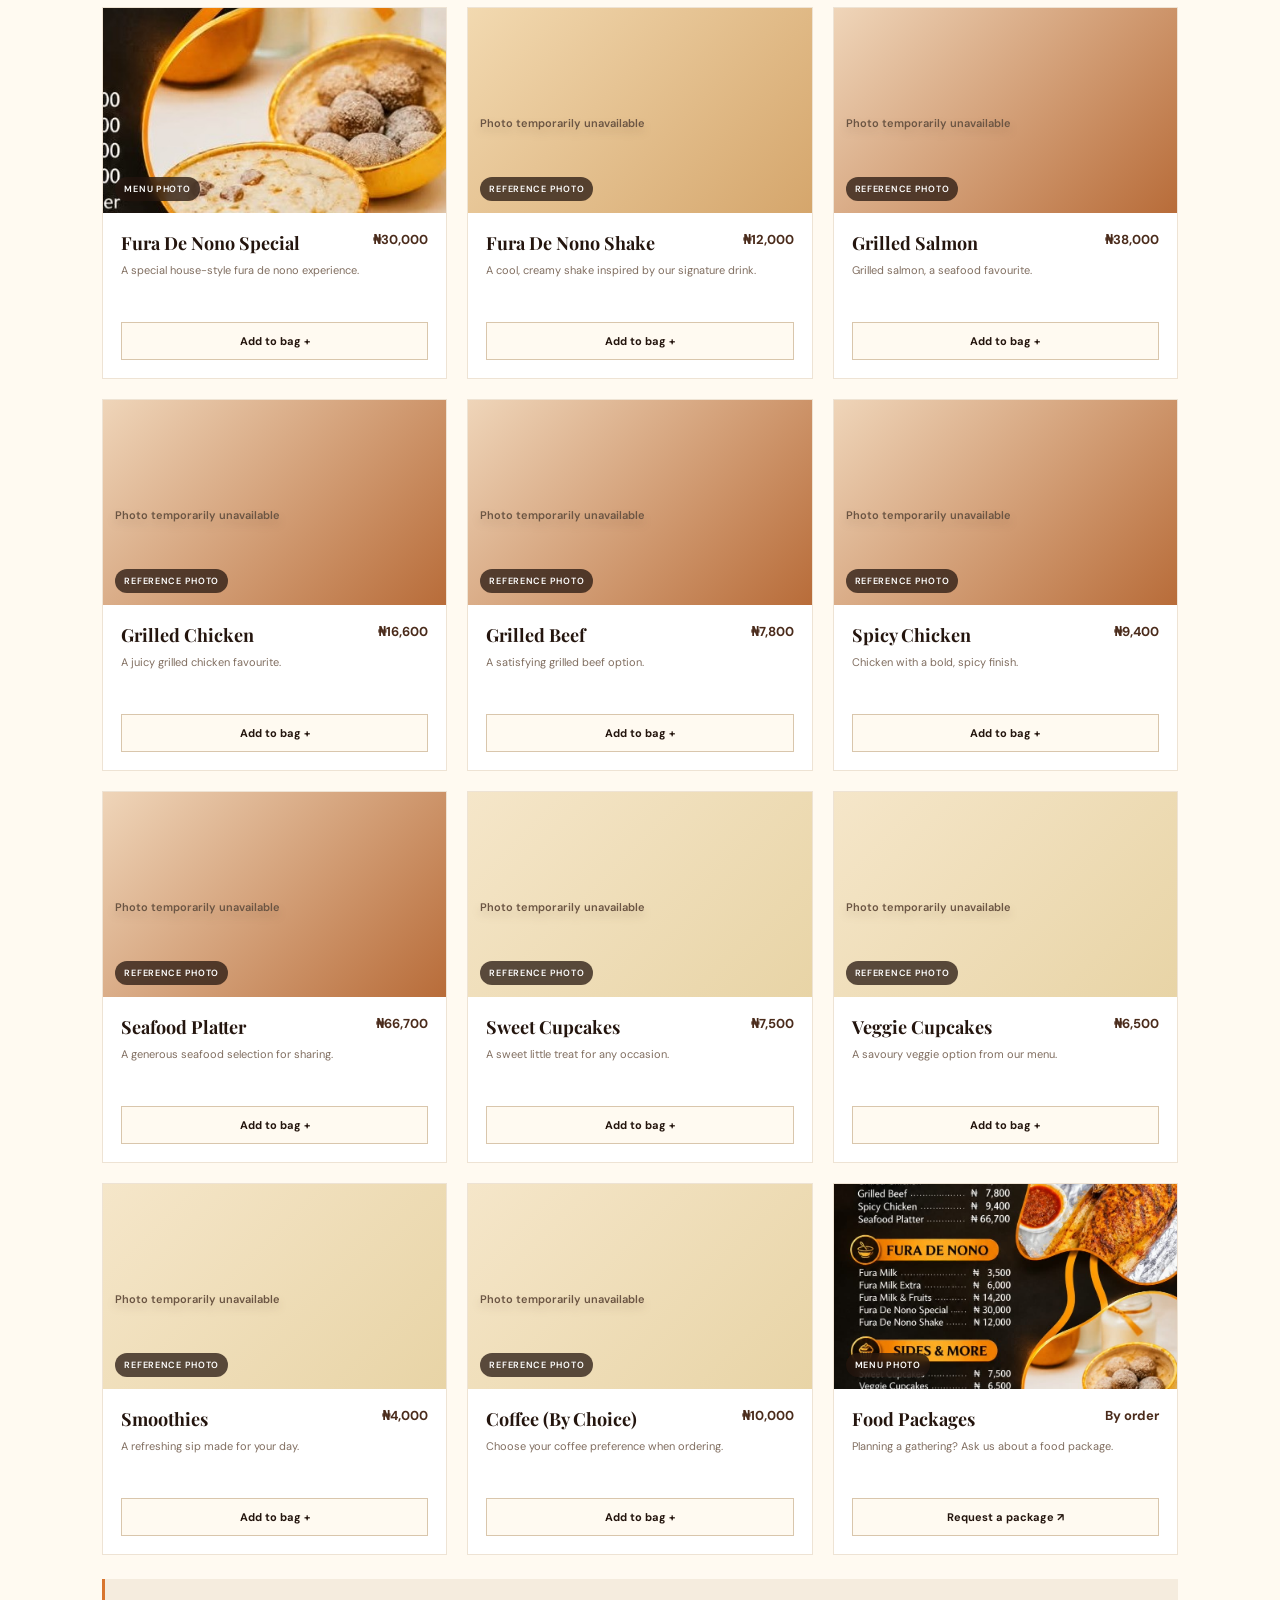
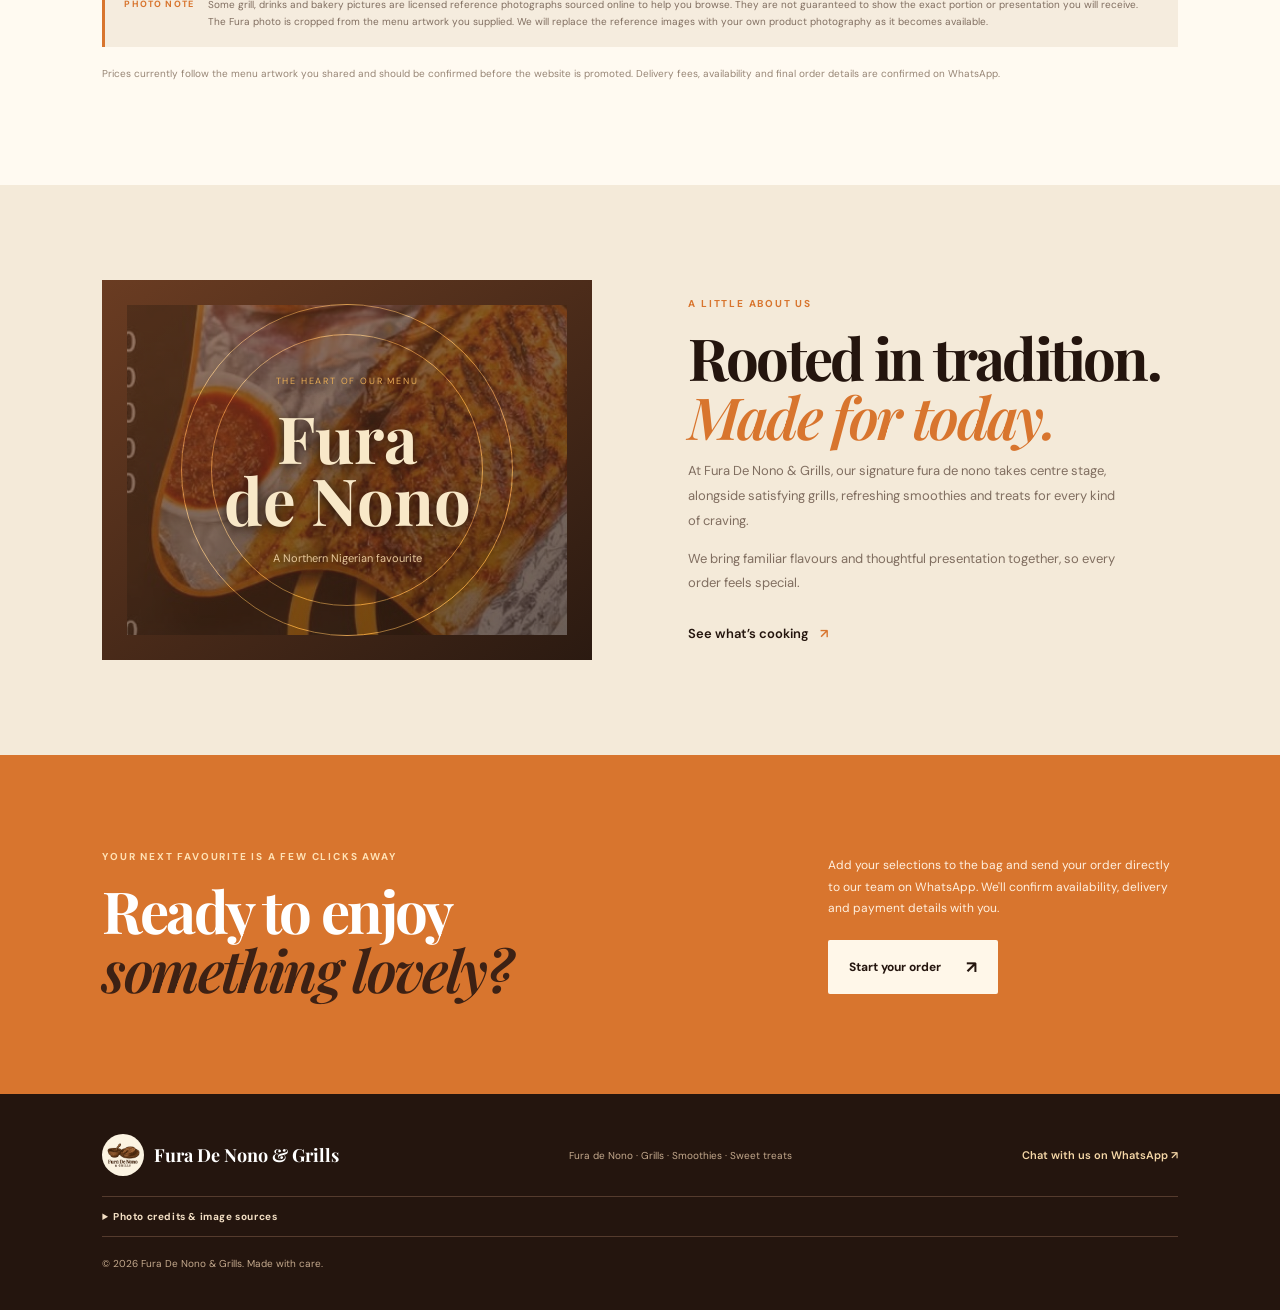
==== commit d0c1ba42: "Add files via upload" ====
--- a/index.html
+++ b/index.html
@@ -4,69 +4,92 @@
   <meta charset="utf-8">
   <meta name="viewport" content="width=device-width, initial-scale=1">
   <meta name="theme-color" content="#24150e">
-  <meta name="description" content="Fura De Nono & Grills — signature fura de nono, grilled favourites, smoothies and more. Browse the menu and order.">
-  <title>Fura De Nono & Grills | Fura, Grills & More</title>
+  <meta name="description" content="Fura De Nono & Grills — signature Nigerian fura de nono, grilled favourites, smoothies, cupcakes and food packages. Browse our menu and order on WhatsApp.">
+  <title>Fura De Nono & Grills | Signature Fura, Grills & More</title>
   <link rel="preconnect" href="https://fonts.googleapis.com">
   <link rel="preconnect" href="https://fonts.gstatic.com" crossorigin>
+  <link rel="preconnect" href="https://images.unsplash.com">
+  <link rel="preconnect" href="https://images.pexels.com">
   <link href="https://fonts.googleapis.com/css2?family=DM+Sans:wght@400;500;600;700&family=Playfair+Display:wght@600;700;800&display=swap" rel="stylesheet">
   <link rel="stylesheet" href="styles.css">
 </head>
 <body>
   <div class="announcement">Freshly prepared · Lagos & worldwide delivery</div>
   <header class="site-header">
-    <a class="brand" href="#"><img src="assets/logo.png" alt="Fura De Nono & Grills logo"><span class="brand-name"><span>Fura De Nono</span><span><i>&</i> Grills</span></span></a>
-    <nav><a href="#menu">Menu</a><a href="#story">Our story</a><a href="#order">How to order</a></nav>
+    <a class="brand" href="#top" aria-label="Fura De Nono & Grills home">
+      <img src="assets/logo.png" alt="Fura De Nono & Grills logo">
+      <span class="brand-name"><span>Fura De Nono</span><span><i>&</i> Grills</span></span>
+    </a>
+    <nav aria-label="Main navigation"><a href="#menu">Menu</a><a href="#story">Our story</a><a href="#order">How to order</a></nav>
     <a class="header-order" href="#menu">Explore menu <span>↗</span></a>
   </header>
 
-  <main>
+  <main id="top">
     <section class="hero">
       <div class="hero-copy">
         <p class="eyebrow"><span></span> A taste worth coming back for</p>
         <h1>Tradition in<br><em>every sip.</em><br>Fire in every bite.</h1>
-        <p class="hero-intro">From our signature fura de nono to beautifully grilled favourites, discover comforting Nigerian flavours made to be enjoyed.</p>
+        <p class="hero-intro">Fura De Nono & Grills brings a beloved Northern Nigerian classic to the centre of the table, alongside flavour-packed grills, refreshing drinks and sweet treats.</p>
         <div class="hero-actions"><a class="btn primary" href="#menu">Explore our menu <b>↓</b></a><a class="text-link" href="#story">Get to know us <span>↗</span></a></div>
-        <div class="hero-note"><span class="note-mark">✳</span><span><strong>Our signature</strong><br>Fura de Nono, made the way you love it.</span></div>
+        <div class="hero-note"><span class="note-mark">✳</span><span><strong>Our signature</strong><br>Fura de Nono — the heart of our menu.</span></div>
       </div>
       <div class="hero-art">
         <div class="hero-orbit orbit-one"></div><div class="hero-orbit orbit-two"></div>
-        <div class="hero-photo"><img src="assets/fura-from-menu.jpg" alt="Fura de nono shown in the supplied restaurant menu"></div>
-        <div class="floating-tag"><span>✦</span> Made with care<br><small>Served with love</small></div>
-        <div class="hero-stamp">FRESH<br><b>&</b><br>FLAVOURFUL</div>
+        <div class="hero-photo"><img src="assets/fura-from-menu.jpg" alt="Fura de nono and fura balls pictured in the restaurant's supplied menu artwork"></div>
+        <div class="floating-tag"><span>✦</span> The signature<br><small>Fura De Nono</small></div>
+        <div class="hero-stamp">ROOTED<br><b>&</b><br>REFRESHING</div>
       </div>
     </section>
 
-    <section class="ticker"><span>FURA DE NONO</span><b>✳</b><span>GRILLS</span><b>✳</b><span>SMOOTHIES</span><b>✳</b><span>GOOD FOOD, GOOD MOOD</span><b>✳</b></section>
+    <section class="ticker" aria-label="Our menu highlights"><span>FURA DE NONO</span><b>✳</b><span>GRILLS</span><b>✳</b><span>SMOOTHIES</span><b>✳</b><span>SWEET TREATS</span><b>✳</b></section>
 
     <section class="menu-section section-pad" id="menu">
-      <div class="section-heading"><div><p class="eyebrow">The good stuff</p><h2>Find your <em>favourite.</em></h2></div><p>Explore the menu, add your cravings to your bag, and send your order to us.</p></div>
+      <div class="section-heading"><div><p class="eyebrow">The good stuff</p><h2>Find your <em>favourite.</em></h2></div><p>Browse the menu, add your cravings to your bag, then send your order directly to our team on WhatsApp.</p></div>
       <div class="filters" role="tablist" aria-label="Menu categories">
-        <button class="filter active" data-filter="all">All favourites</button>
-        <button class="filter" data-filter="fura">Fura de Nono</button>
-        <button class="filter" data-filter="grills">Grills</button>
-        <button class="filter" data-filter="sides">Sides & more</button>
+        <button class="filter active" data-filter="all" role="tab" aria-selected="true">All favourites</button>
+        <button class="filter" data-filter="fura" role="tab" aria-selected="false">Fura de Nono</button>
+        <button class="filter" data-filter="grills" role="tab" aria-selected="false">Grills</button>
+        <button class="filter" data-filter="sides" role="tab" aria-selected="false">Sides & more</button>
       </div>
-      <div class="menu-grid" id="menuGrid"></div>
-      <p class="menu-footnote">Menu and prices shown are based on the menu artwork you shared. Please confirm availability before payment.</p>
+      <div class="menu-grid" id="menuGrid" aria-live="polite"></div>
+      <div class="photo-disclaimer"><span>PHOTO NOTE</span><p>Some grill, drinks and bakery pictures are licensed reference photographs sourced online to help you browse. They are not guaranteed to show the exact portion or presentation you will receive. The Fura photo is cropped from the menu artwork you supplied. We will replace the reference images with your own product photography as it becomes available.</p></div>
+      <p class="menu-footnote">Prices currently follow the menu artwork you shared and should be confirmed before the website is promoted. Delivery fees, availability and final order details are confirmed on WhatsApp.</p>
     </section>
 
     <section class="feature section-pad" id="story">
-      <div class="feature-visual"><div class="feature-visual-inner"><img src="assets/grilled-fish-from-menu.jpg" alt="Grilled fish from the supplied Fura De Nono & Grills menu"><span>THE HEART OF OUR MENU</span><strong>Fura<br>de Nono</strong><small>Our signature Nigerian classic</small></div></div>
+      <div class="feature-visual"><div class="feature-visual-inner"><img src="assets/grilled-fish-from-menu.jpg" alt="Grilled fish pictured in the supplied Fura De Nono & Grills menu artwork"><span>THE HEART OF OUR MENU</span><strong>Fura<br>de Nono</strong><small>A Northern Nigerian favourite</small></div></div>
       <div class="feature-copy"><p class="eyebrow">A little about us</p><h2>Rooted in tradition.<br><em>Made for today.</em></h2><p>At Fura De Nono & Grills, our signature fura de nono takes centre stage, alongside satisfying grills, refreshing smoothies and treats for every kind of craving.</p><p>We bring familiar flavours and thoughtful presentation together, so every order feels special.</p><a class="text-link" href="#menu">See what’s cooking <span>↗</span></a></div>
     </section>
 
-    <section class="order-band section-pad" id="order"><div><p class="eyebrow">Your next favourite is a few clicks away</p><h2>Ready to enjoy<br><em>something lovely?</em></h2></div><div class="order-side"><p>Add your selections to the bag and send your order directly to our team on WhatsApp. Online card/bank payment will be activated after the payment account is connected.</p><a class="btn light" href="#menu">Start your order <b>↗</b></a></div></section>
+    <section class="order-band section-pad" id="order"><div><p class="eyebrow">Your next favourite is a few clicks away</p><h2>Ready to enjoy<br><em>something lovely?</em></h2></div><div class="order-side"><p>Add your selections to the bag and send your order directly to our team on WhatsApp. We'll confirm availability, delivery and payment details with you.</p><a class="btn light" href="#menu">Start your order <b>↗</b></a></div></section>
   </main>
 
-  <footer><div class="footer-brand"><img src="assets/logo.png" alt=""><span>Fura De Nono & Grills</span></div><p>Fura de Nono · Grills · Smoothies · Sweet treats</p><small>© <span id="year"></span> Fura De Nono & Grills. Made with care.</small></footer>
+  <footer>
+    <div class="footer-top"><div class="footer-brand"><img src="assets/logo.png" alt=""><span>Fura De Nono & Grills</span></div><p>Fura de Nono · Grills · Smoothies · Sweet treats</p><a href="https://wa.me/2348076615521" target="_blank" rel="noopener">Chat with us on WhatsApp ↗</a></div>
+    <details class="photo-credits"><summary>Photo credits & image sources</summary>
+      <p>Fura photo: cropped from the menu artwork supplied by Fura De Nono & Grills.</p>
+      <ul>
+        <li>Grilled salmon — <a href="https://unsplash.com/photos/grilled-salmon-skewers-with-lime-on-a-bed-of-salt-BmtbB-uGjto" target="_blank" rel="noopener">MChe Lee / Unsplash</a></li>
+        <li>Grilled chicken — <a href="https://unsplash.com/photos/grilled-chicken-with-vegetables-and-flatbread-on-a-plate-Xfq9nVqVl7Y" target="_blank" rel="noopener">Husien Bisky / Unsplash</a></li>
+        <li>Grilled beef — <a href="https://unsplash.com/photos/juicy-steaks-grill-perfectly-on-the-grate-MaA9whFE8kQ" target="_blank" rel="noopener">John Cardamone / Unsplash</a></li>
+        <li>Spicy chicken — <a href="https://unsplash.com/photos/grilled-chicken-skewers-topped-with-seasoning-ecpu9sMce-c" target="_blank" rel="noopener">Kris Tian / Unsplash</a></li>
+        <li>Seafood platter — <a href="https://unsplash.com/photos/a-plate-of-lobster-shrimp-scallops-and-green-beans-qft0cj-wdF0" target="_blank" rel="noopener">Sunira Moses / Unsplash</a></li>
+        <li>Sweet cupcakes — <a href="https://unsplash.com/photos/cupcakes-LD4KsgYUjxI" target="_blank" rel="noopener">Serghey Savchuk / Unsplash</a></li>
+        <li>Smoothie and coffee — <a href="https://unsplash.com/license" target="_blank" rel="noopener">Unsplash</a></li>
+        <li>Veggie muffins — <a href="https://www.pexels.com/photo/freshly-baked-savory-muffins-on-plate-34501162/" target="_blank" rel="noopener">İdil Ceren Çelikler / Pexels</a></li>
+      </ul>
+      <p>These are reference photographs, not guaranteed photos of our exact portions. See PHOTO-CREDITS.md in the website files for full details and licence links.</p>
+    </details>
+    <small>© <span id="year"></span> Fura De Nono & Grills. Made with care.</small>
+  </footer>
 
   <button class="cart-fab" id="cartFab" aria-label="Open your order bag">Your bag <b id="cartCount">0</b></button>
   <div class="cart-backdrop" id="cartBackdrop"></div>
-  <aside class="cart-panel" id="cartPanel" aria-label="Your order bag">
+  <aside class="cart-panel" id="cartPanel" aria-label="Your order bag" aria-modal="true" role="dialog">
     <div class="cart-head"><div><p class="eyebrow">Almost yours</p><h3>Your bag</h3></div><button id="closeCart" aria-label="Close bag">×</button></div>
     <div id="cartItems" class="cart-items"><p class="empty-cart">Your bag is waiting for something delicious.</p></div>
-    <div class="cart-bottom"><div class="total-line"><span>Subtotal</span><strong id="cartTotal">₦0</strong></div><button class="btn primary full" id="whatsappOrder">Continue on WhatsApp ↗</button><small>Delivery fee, where applicable, will be confirmed by our team.</small></div>
+    <div class="cart-bottom"><div class="total-line"><span>Subtotal</span><strong id="cartTotal">₦0</strong></div><button class="btn primary full" id="whatsappOrder">Continue on WhatsApp ↗</button><small>Delivery fee, where applicable, will be confirmed by our team. Online payments are not enabled yet.</small></div>
   </aside>
   <script src="app.js"></script>
 </body>
-</html>+</html>
--- a/styles.css
+++ b/styles.css
@@ -11,3 +11,126 @@
 .brand .brand-name span:last-child{font-size:.76em;letter-spacing:.12em;margin-top:3px}
 @media(max-width:800px){.brand .brand-name{font-size:16px}}
 @media(max-width:390px){.brand .brand-name{font-size:14px}.site-header{padding:0 4%}.header-order{font-size:10px;padding:10px 11px}}
+
+/* Step 2: real menu photography and complete menu presentation */
+.food-art {
+  height: 205px;
+  display: block;
+  position: relative;
+  overflow: hidden;
+  background: #ead9c1;
+}
+.food-art:before,
+.food-art:after { content: none; }
+.food-art img {
+  display: block;
+  width: 100%;
+  height: 100%;
+  object-fit: cover;
+  object-position: center;
+  transition: transform .55s ease;
+}
+.menu-card:hover .food-art img { transform: scale(1.055); }
+.photo-tag {
+  position: absolute;
+  left: 12px;
+  bottom: 12px;
+  padding: 6px 9px;
+  border-radius: 20px;
+  color: #fff;
+  background: rgba(36,21,14,.74);
+  backdrop-filter: blur(5px);
+  font: 600 9px "DM Sans", sans-serif;
+  letter-spacing: .08em;
+  text-transform: uppercase;
+}
+.card-content { padding: 18px; }
+.card-content h3 { font-size: 18px; }
+.card-content p { min-height: 43px; }
+.add-btn { transition: background .2s ease, color .2s ease, border-color .2s ease; }
+.photo-disclaimer {
+  display: grid;
+  grid-template-columns: auto 1fr;
+  gap: 14px;
+  align-items: start;
+  margin-top: 24px;
+  padding: 17px 19px;
+  background: #f5ecde;
+  border-left: 3px solid var(--orange);
+}
+.photo-disclaimer span {
+  font-size: 9px;
+  font-weight: 700;
+  letter-spacing: .13em;
+  color: var(--orange);
+  white-space: nowrap;
+  padding-top: 2px;
+}
+.photo-disclaimer p {
+  margin: 0;
+  color: var(--muted);
+  font-size: 10px;
+  line-height: 1.7;
+}
+.footer-top {
+  width: 100%;
+  display: flex;
+  align-items: center;
+  justify-content: space-between;
+  flex-wrap: wrap;
+  gap: 16px 22px;
+}
+.footer-top a {
+  color: #f5d7a7;
+  font-size: 11px;
+  font-weight: 600;
+  text-decoration: none;
+}
+.footer-top a:hover { color: #fff; }
+.photo-credits {
+  width: 100%;
+  padding: 13px 0;
+  border-top: 1px solid #553b2d;
+  border-bottom: 1px solid #553b2d;
+  color: #f3dfc4;
+}
+.photo-credits summary {
+  cursor: pointer;
+  font-size: 10px;
+  font-weight: 700;
+  letter-spacing: .06em;
+}
+.photo-credits p {
+  max-width: 800px;
+  font-size: 10px;
+  line-height: 1.7;
+  color: #c4a98d;
+  margin: 10px 0 0;
+}
+footer > small { display: block; width: 100%; }
+@media(max-width:800px) {
+  .food-art { height: 155px; }
+  .card-content { padding: 13px; }
+  .card-content h3 { font-size: 15px; }
+  .card-content p { min-height: 52px; }
+  .photo-disclaimer { grid-template-columns: 1fr; gap: 7px; padding: 14px; }
+  .footer-top { align-items: flex-start; flex-direction: column; }
+}
+@media(max-width:430px) {
+  .food-art { height: 132px; }
+  .photo-tag { left: 7px; bottom: 7px; font-size: 8px; padding: 5px 7px; }
+  .card-content h3 { font-size: 13px; }
+  .card-content p { min-height: 60px; }
+  .price { font-size: 12px; }
+}
+
+.food-art.photo-unavailable::after {
+  content: "Photo temporarily unavailable";
+  display: grid;
+  place-items: center;
+  height: 100%;
+  padding: 12px;
+  color: #6b5543;
+  font: 600 11px "DM Sans", sans-serif;
+  text-align: center;
+}
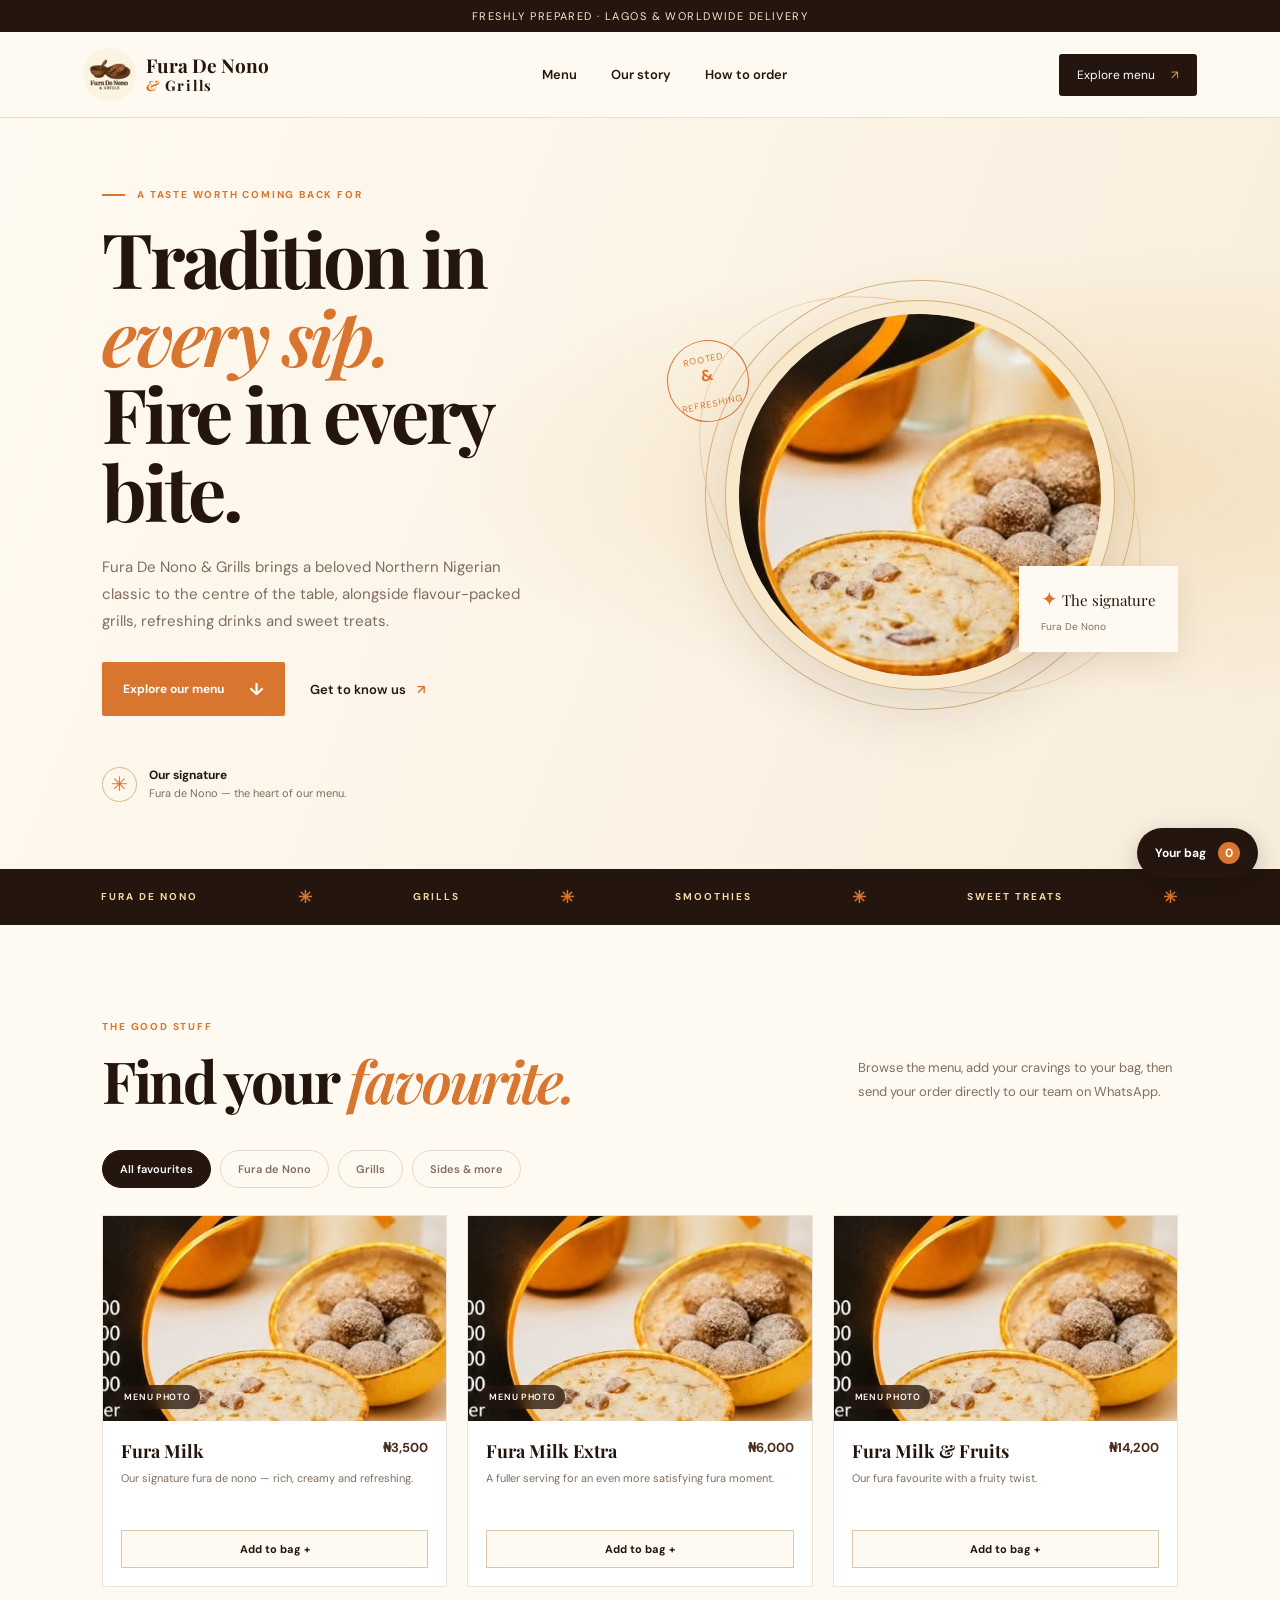
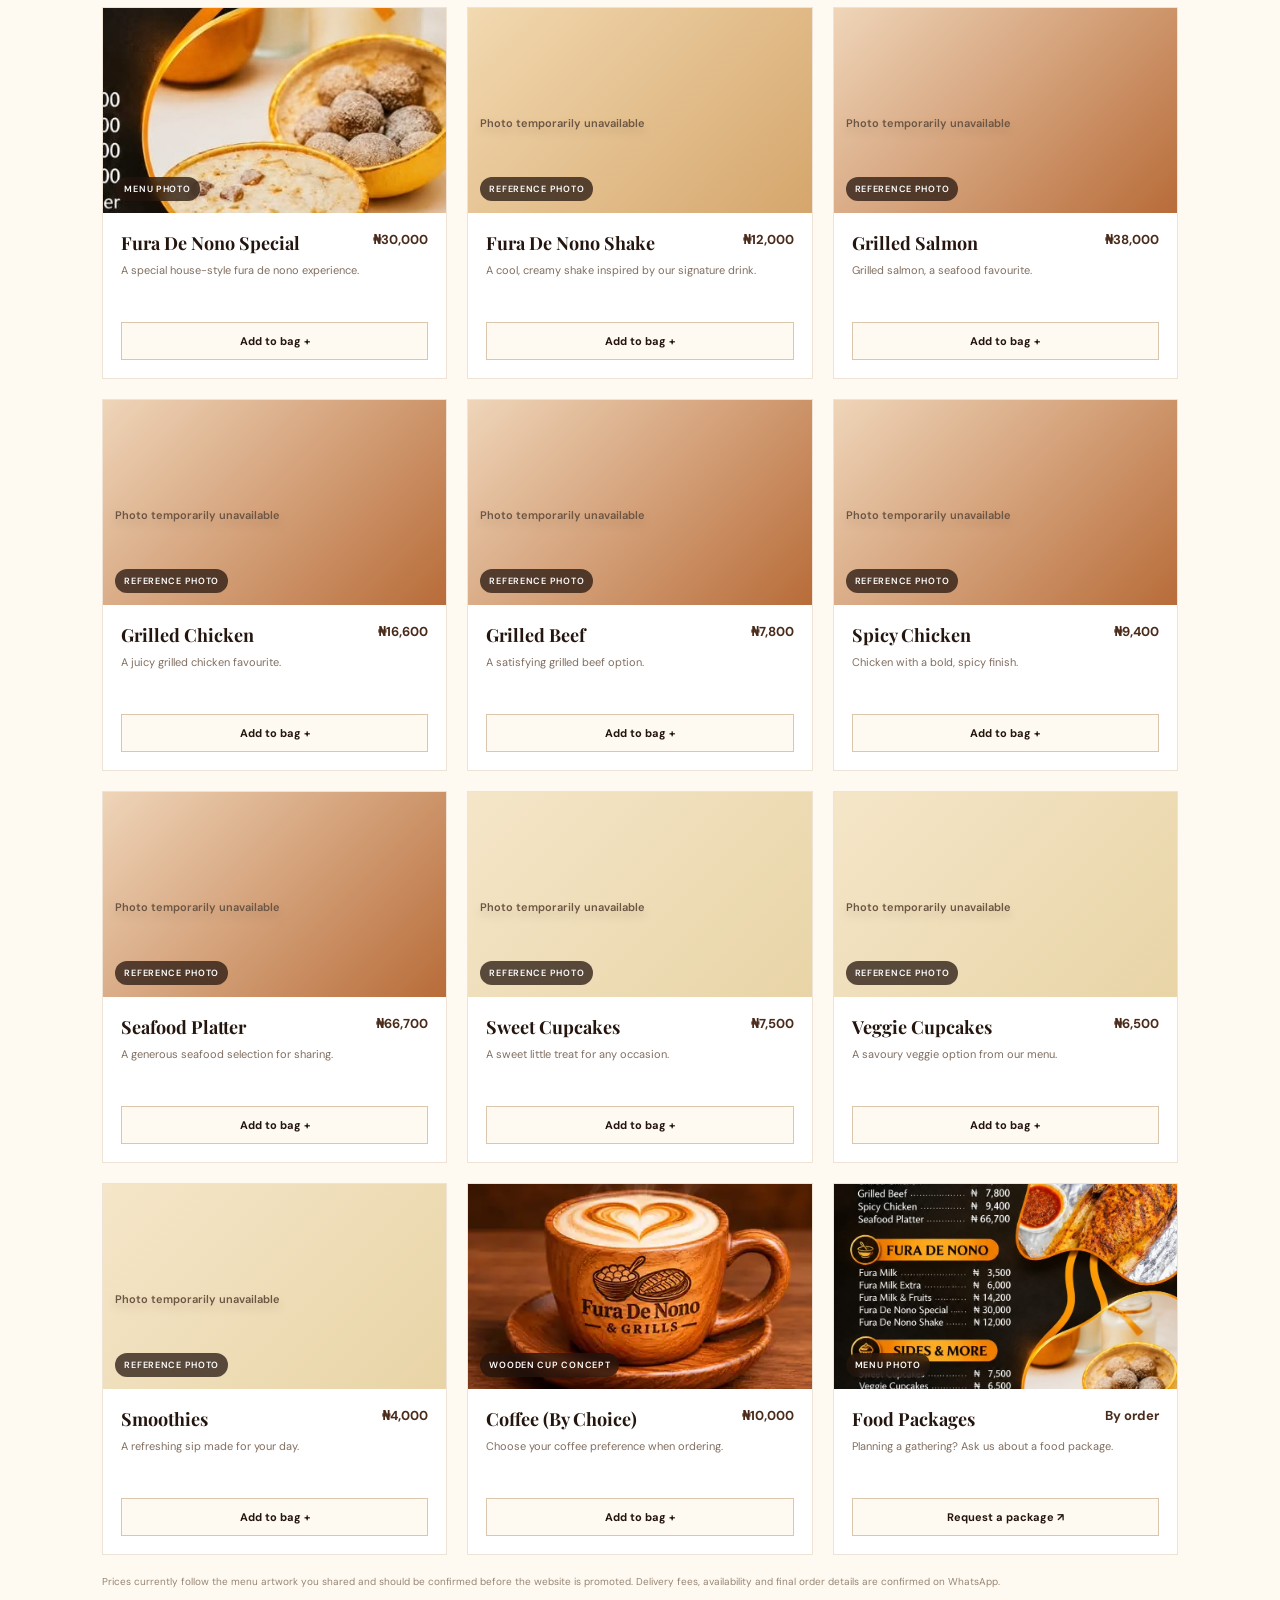
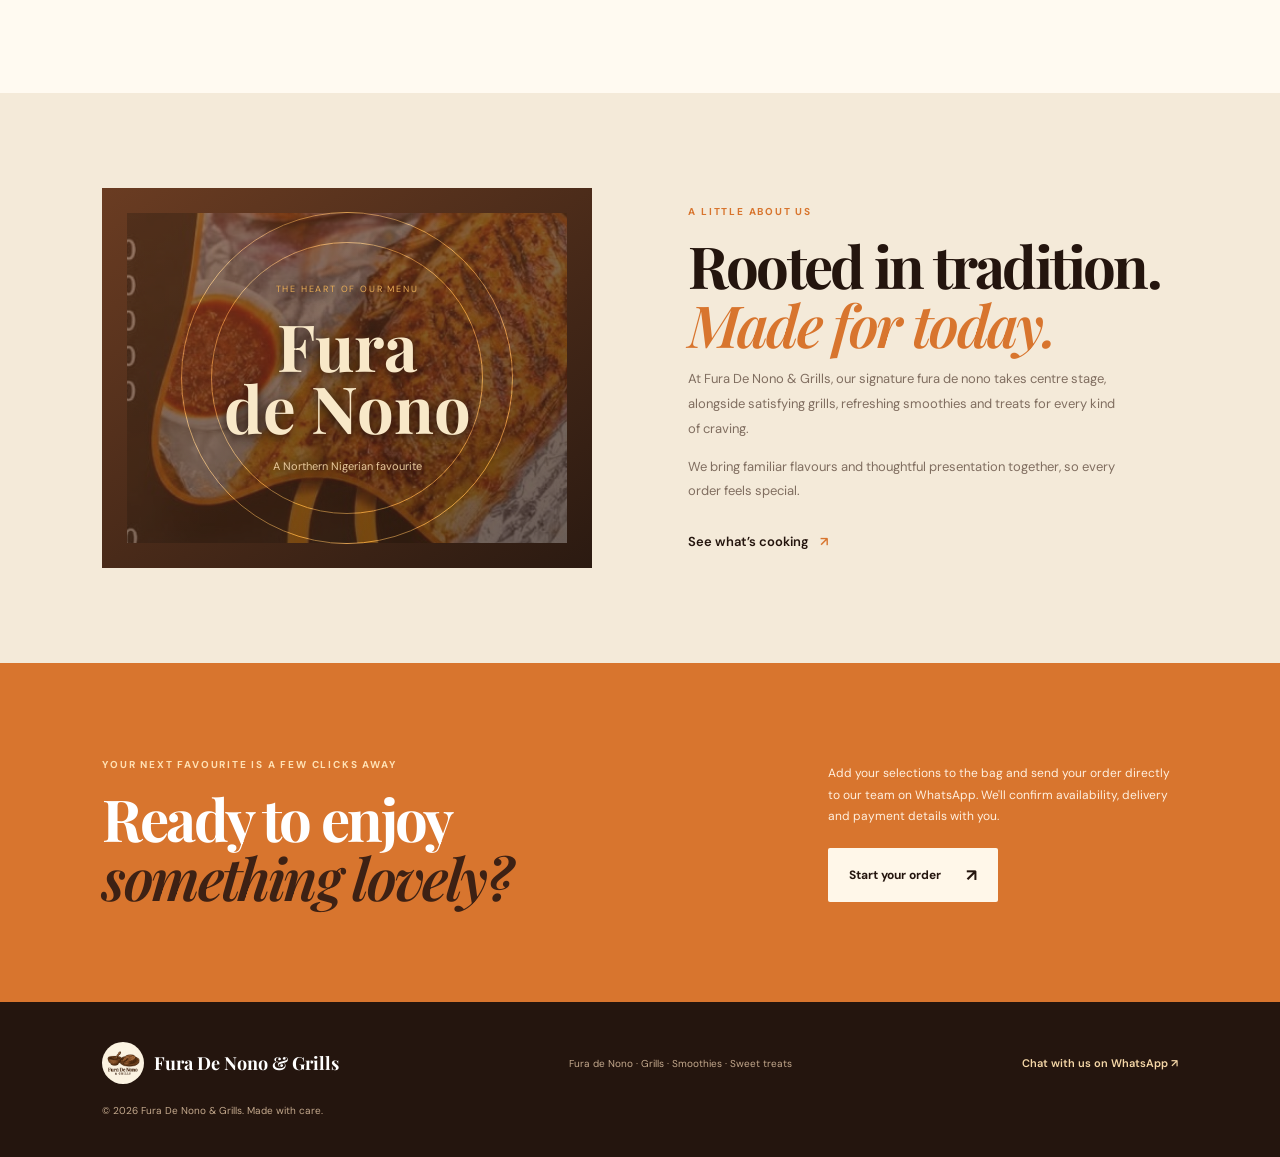
==== commit c9546cf0: "Remove photo credits and image disclaimer" ====
--- a/index.html
+++ b/index.html
@@ -52,7 +52,6 @@
         <button class="filter" data-filter="sides" role="tab" aria-selected="false">Sides & more</button>
       </div>
       <div class="menu-grid" id="menuGrid" aria-live="polite"></div>
-      <div class="photo-disclaimer"><span>PHOTO NOTE</span><p>Some grill, drinks and bakery pictures are licensed reference photographs sourced online to help you browse. They are not guaranteed to show the exact portion or presentation you will receive. The Fura photo is cropped from the menu artwork you supplied. We will replace the reference images with your own product photography as it becomes available.</p></div>
       <p class="menu-footnote">Prices currently follow the menu artwork you shared and should be confirmed before the website is promoted. Delivery fees, availability and final order details are confirmed on WhatsApp.</p>
     </section>
 
@@ -66,20 +65,6 @@
 
   <footer>
     <div class="footer-top"><div class="footer-brand"><img src="assets/logo.png" alt=""><span>Fura De Nono & Grills</span></div><p>Fura de Nono · Grills · Smoothies · Sweet treats</p><a href="https://wa.me/2348076615521" target="_blank" rel="noopener">Chat with us on WhatsApp ↗</a></div>
-    <details class="photo-credits"><summary>Photo credits & image sources</summary>
-      <p>Fura photo: cropped from the menu artwork supplied by Fura De Nono & Grills.</p>
-      <ul>
-        <li>Grilled salmon — <a href="https://unsplash.com/photos/grilled-salmon-skewers-with-lime-on-a-bed-of-salt-BmtbB-uGjto" target="_blank" rel="noopener">MChe Lee / Unsplash</a></li>
-        <li>Grilled chicken — <a href="https://unsplash.com/photos/grilled-chicken-with-vegetables-and-flatbread-on-a-plate-Xfq9nVqVl7Y" target="_blank" rel="noopener">Husien Bisky / Unsplash</a></li>
-        <li>Grilled beef — <a href="https://unsplash.com/photos/juicy-steaks-grill-perfectly-on-the-grate-MaA9whFE8kQ" target="_blank" rel="noopener">John Cardamone / Unsplash</a></li>
-        <li>Spicy chicken — <a href="https://unsplash.com/photos/grilled-chicken-skewers-topped-with-seasoning-ecpu9sMce-c" target="_blank" rel="noopener">Kris Tian / Unsplash</a></li>
-        <li>Seafood platter — <a href="https://unsplash.com/photos/a-plate-of-lobster-shrimp-scallops-and-green-beans-qft0cj-wdF0" target="_blank" rel="noopener">Sunira Moses / Unsplash</a></li>
-        <li>Sweet cupcakes — <a href="https://unsplash.com/photos/cupcakes-LD4KsgYUjxI" target="_blank" rel="noopener">Serghey Savchuk / Unsplash</a></li>
-        <li>Smoothie and coffee — <a href="https://unsplash.com/license" target="_blank" rel="noopener">Unsplash</a></li>
-        <li>Veggie muffins — <a href="https://www.pexels.com/photo/freshly-baked-savory-muffins-on-plate-34501162/" target="_blank" rel="noopener">İdil Ceren Çelikler / Pexels</a></li>
-      </ul>
-      <p>These are reference photographs, not guaranteed photos of our exact portions. See PHOTO-CREDITS.md in the website files for full details and licence links.</p>
-    </details>
     <small>© <span id="year"></span> Fura De Nono & Grills. Made with care.</small>
   </footer>
 
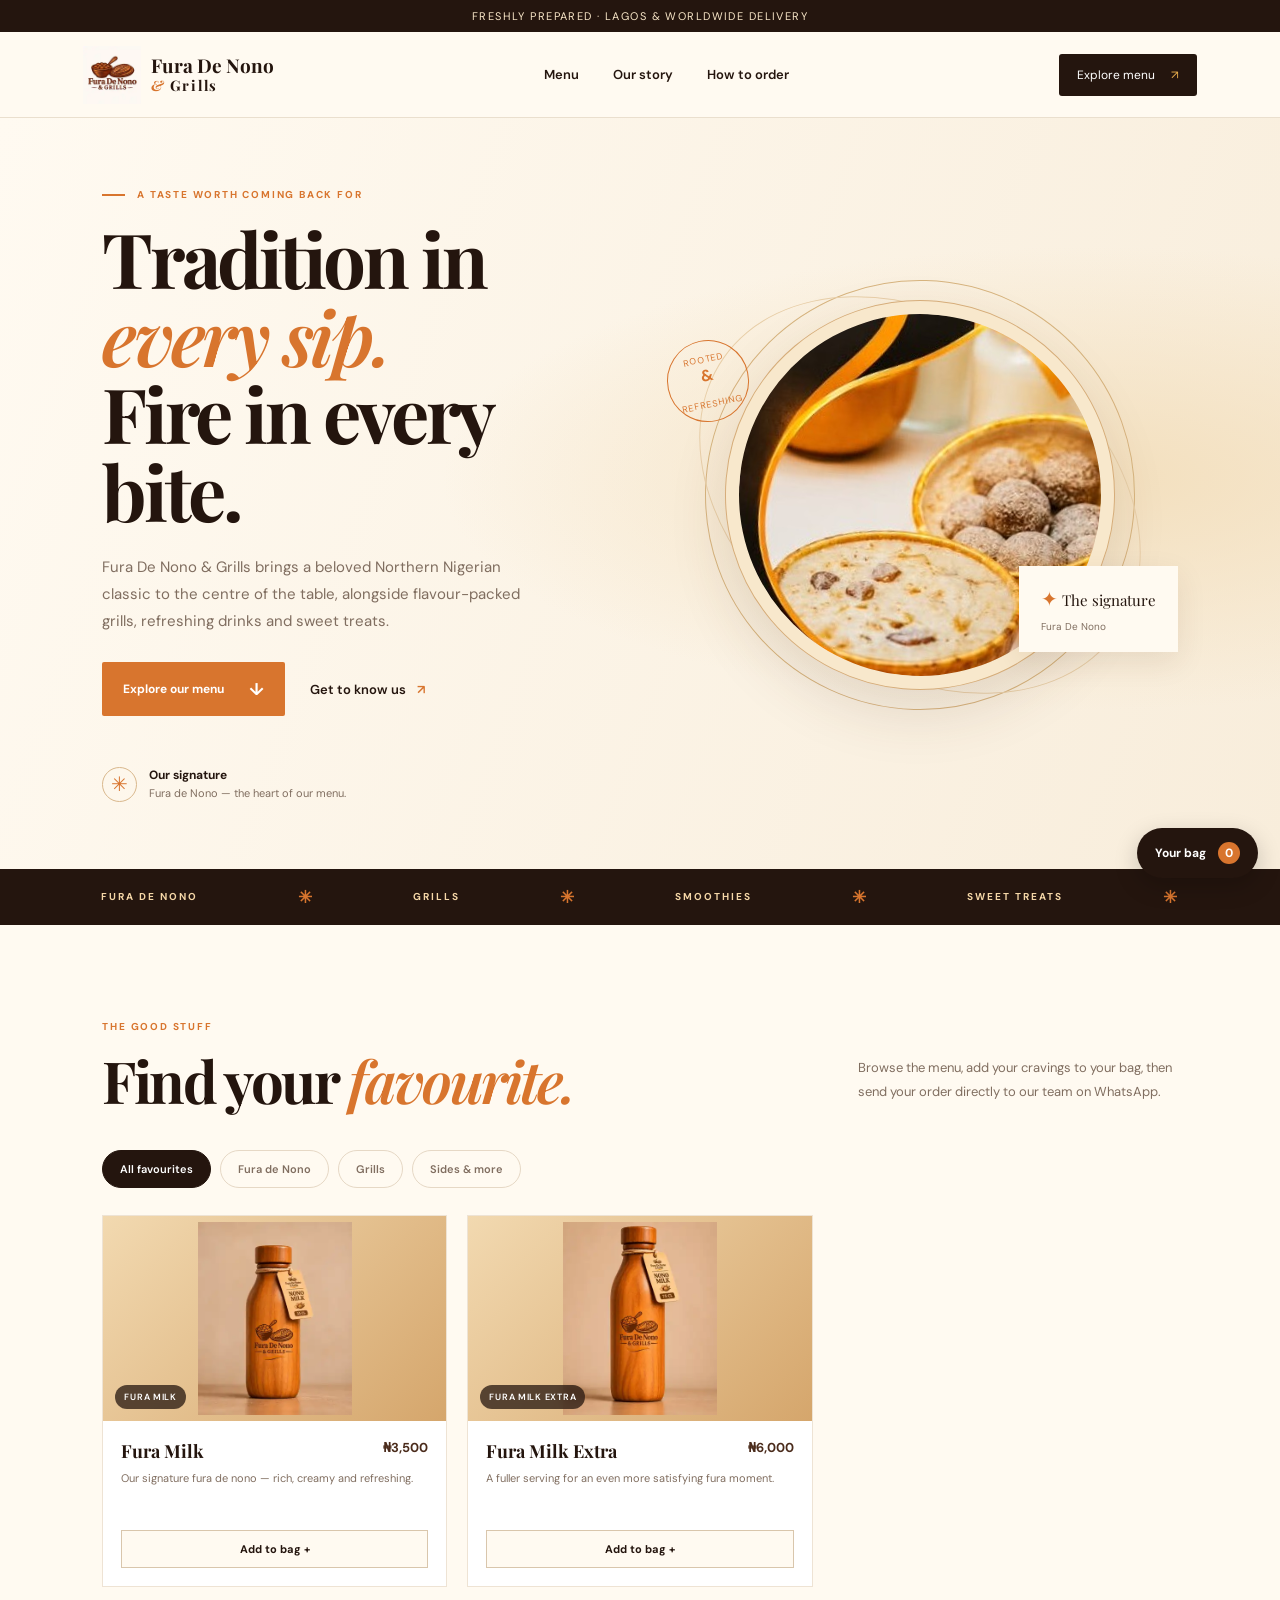
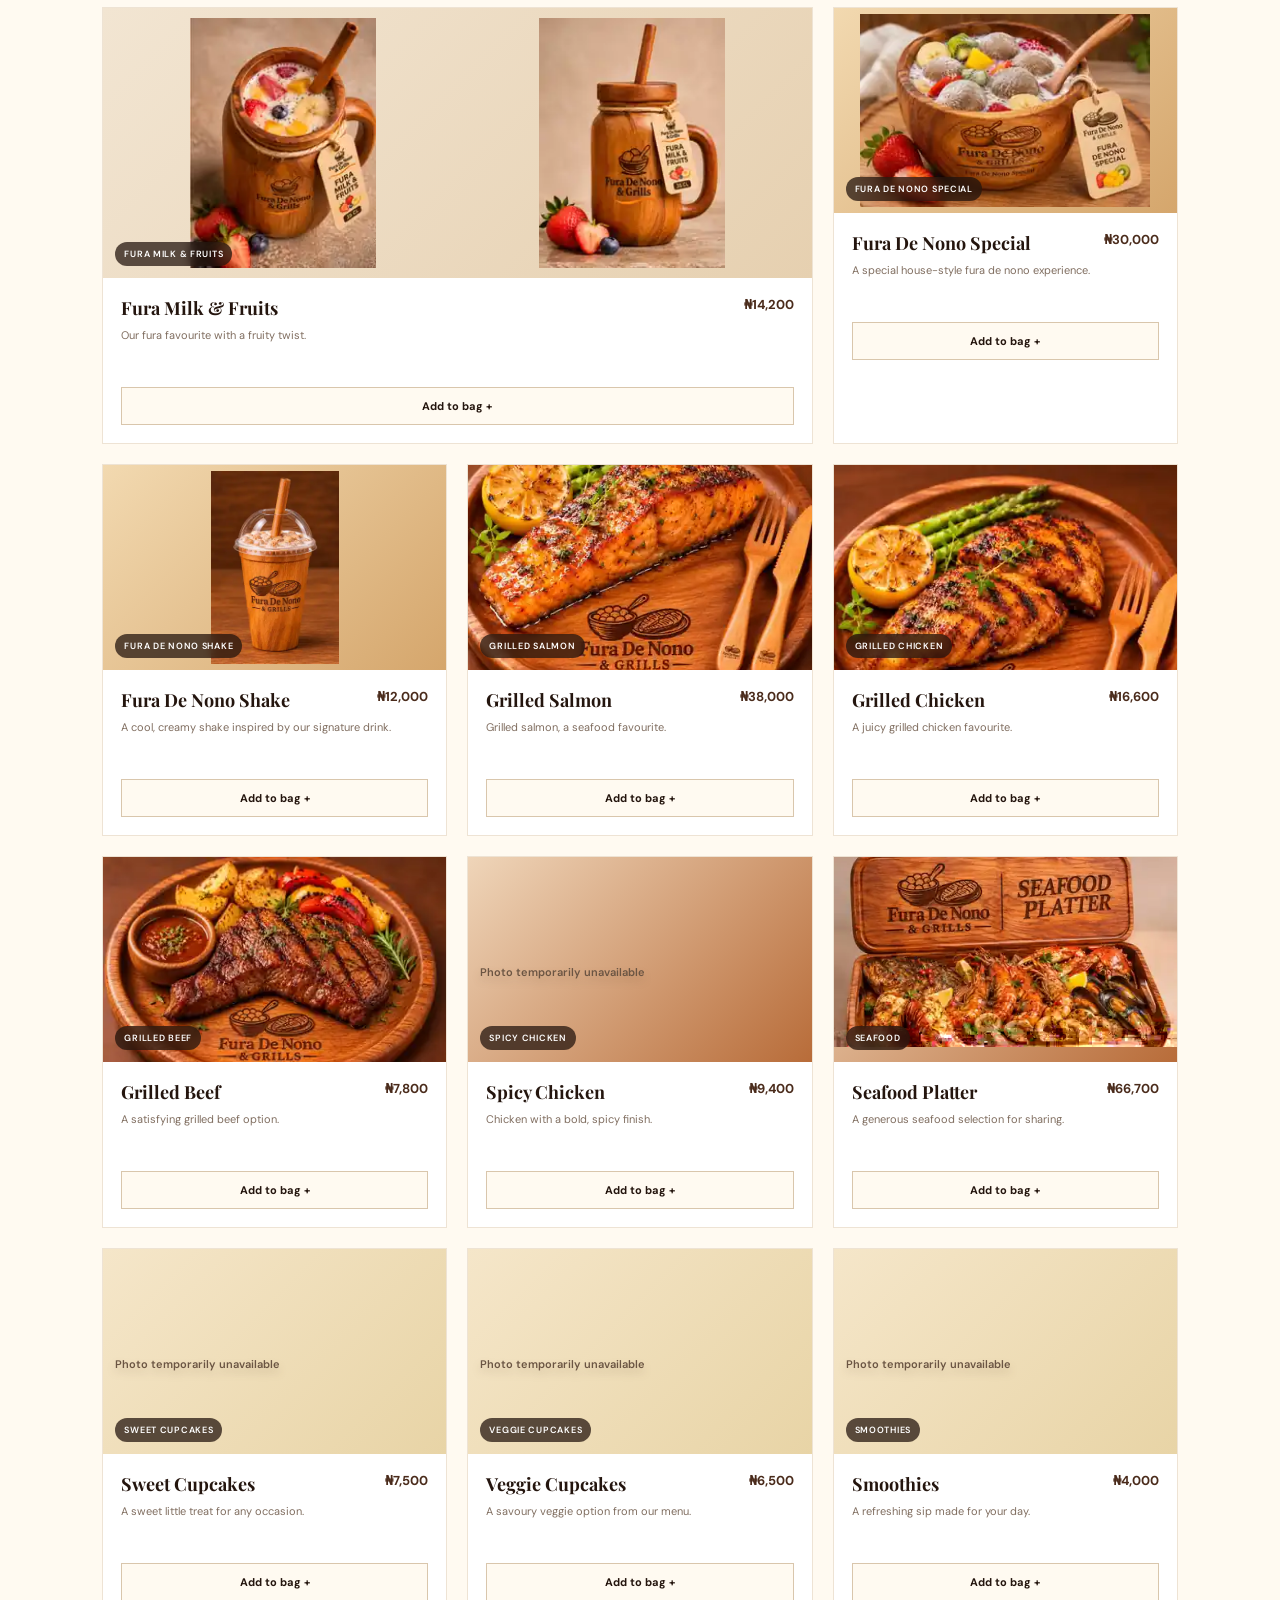
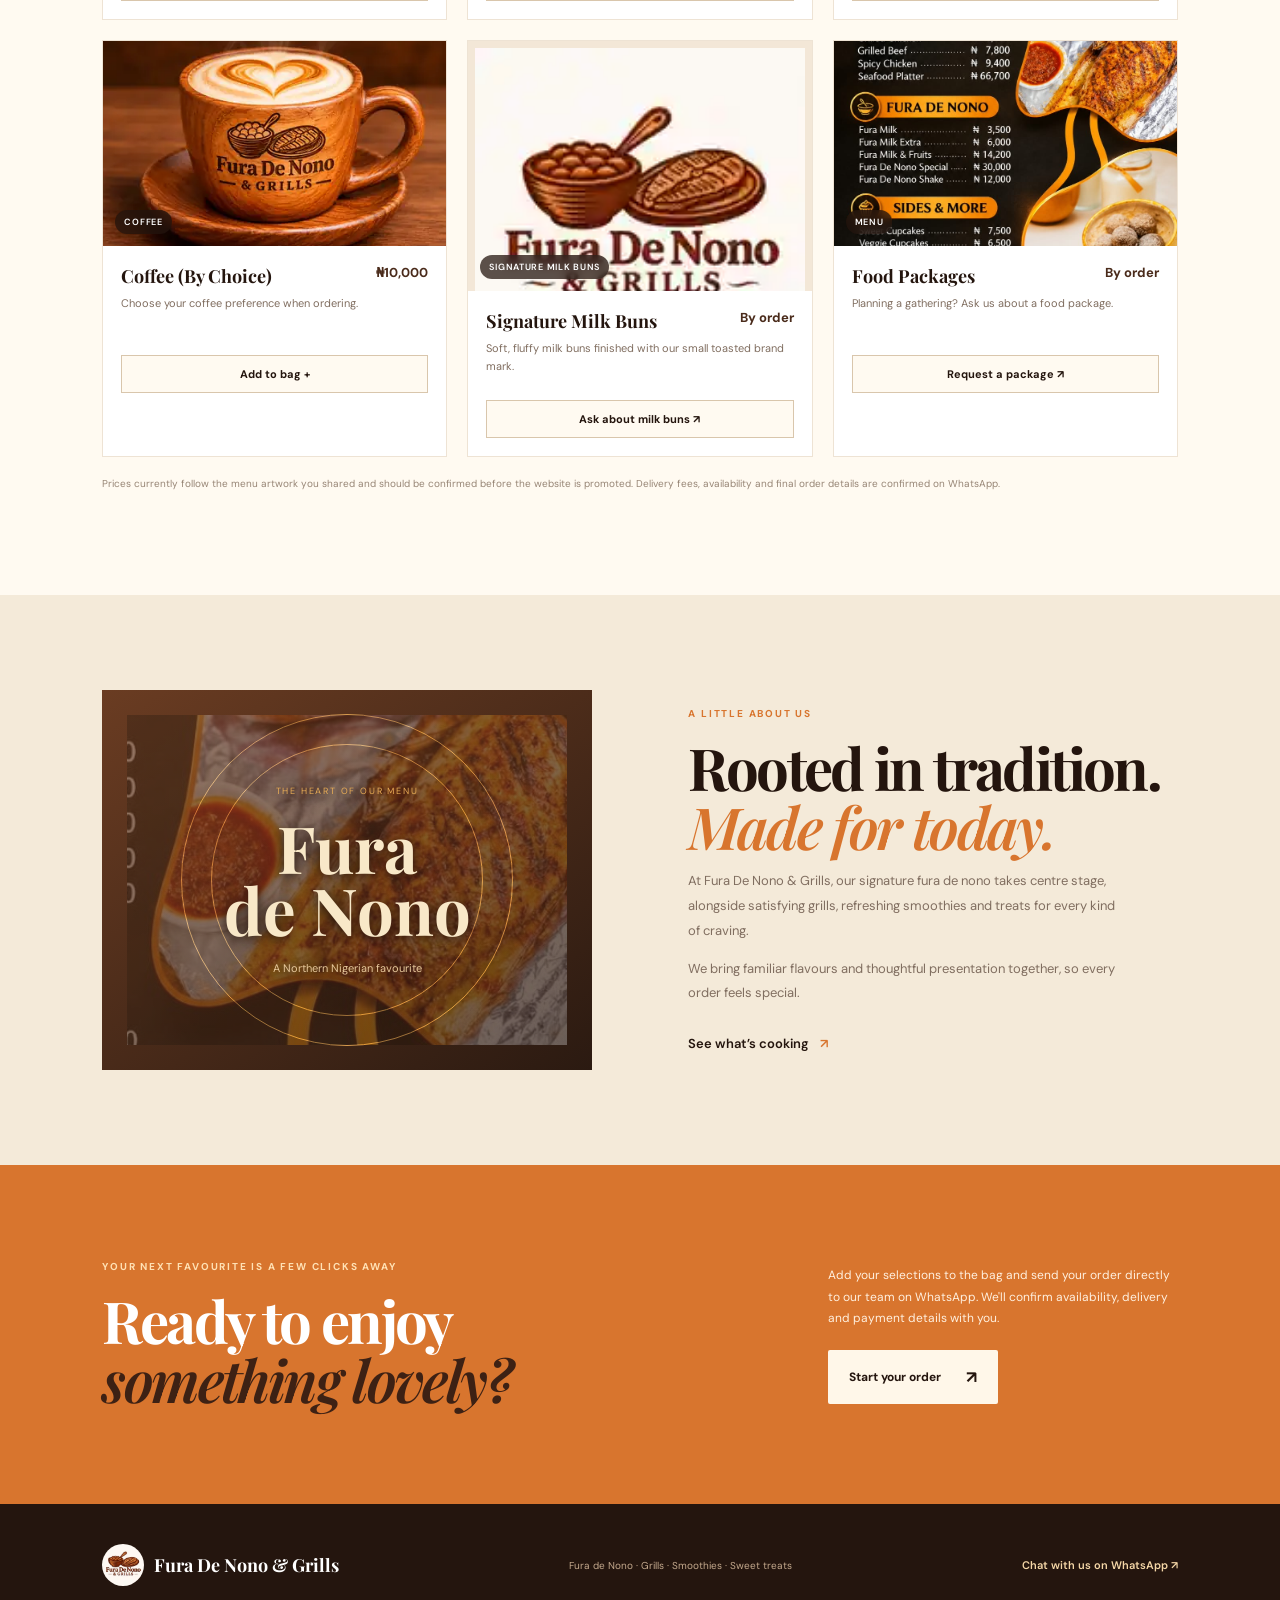
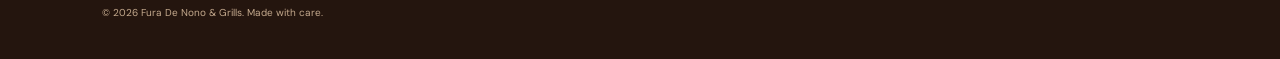
==== commit 498d5190: "Add swipeable signature milk buns and approved light logo" ====
--- a/index.html
+++ b/index.html
@@ -17,7 +17,7 @@
   <div class="announcement">Freshly prepared · Lagos & worldwide delivery</div>
   <header class="site-header">
     <a class="brand" href="#top" aria-label="Fura De Nono & Grills home">
-      <img src="assets/logo.png" alt="Fura De Nono & Grills logo">
+      <img src="assets/approved-logo-light.webp" alt="Fura De Nono & Grills logo">
       <span class="brand-name"><span>Fura De Nono</span><span><i>&</i> Grills</span></span>
     </a>
     <nav aria-label="Main navigation"><a href="#menu">Menu</a><a href="#story">Our story</a><a href="#order">How to order</a></nav>
@@ -64,7 +64,7 @@
   </main>
 
   <footer>
-    <div class="footer-top"><div class="footer-brand"><img src="assets/logo.png" alt=""><span>Fura De Nono & Grills</span></div><p>Fura de Nono · Grills · Smoothies · Sweet treats</p><a href="https://wa.me/2348076615521" target="_blank" rel="noopener">Chat with us on WhatsApp ↗</a></div>
+    <div class="footer-top"><div class="footer-brand"><img src="assets/approved-logo-light.webp" alt=""><span>Fura De Nono & Grills</span></div><p>Fura de Nono · Grills · Smoothies · Sweet treats</p><a href="https://wa.me/2348076615521" target="_blank" rel="noopener">Chat with us on WhatsApp ↗</a></div>
     <small>© <span id="year"></span> Fura De Nono & Grills. Made with care.</small>
   </footer>
 
--- a/styles.css
+++ b/styles.css
@@ -134,3 +134,263 @@
   font: 600 11px "DM Sans", sans-serif;
   text-align: center;
 }
+
+
+/* Keep the branded wooden bottle and shake concepts fully visible in their menu cards. */
+.food-art.product-image-contain img { object-fit: contain; padding: 6px; }
+
+
+/* Two approved views of the Fura Milk & Fruits cup, kept together on one menu card. */
+.food-art.product-image-gallery {
+  display: grid;
+  grid-template-columns: 1fr 1fr;
+  gap: 6px;
+  padding: 7px;
+  height: 205px;
+  background: linear-gradient(135deg, #f2e5d2, #e6d0b0);
+}
+.food-art.product-image-gallery .gallery-frame {
+  min-width: 0;
+  height: 100%;
+  overflow: hidden;
+  display: grid;
+  place-items: center;
+  background: #f8efe2;
+}
+.food-art.product-image-gallery .gallery-frame img {
+  width: 100%;
+  height: 100%;
+  object-fit: contain;
+  object-position: center;
+  transition: none;
+}
+.food-art.product-image-gallery .photo-tag { z-index: 1; }
+@media(max-width:800px) {
+  .food-art.product-image-gallery { height: 160px; gap: 4px; padding: 5px; }
+}
+
+
+/* Give the approved two-view Fura Milk & Fruits gallery enough room to show both mug photos clearly. */
+.menu-card.menu-card-gallery {
+  grid-column: span 2;
+}
+.food-art.product-image-gallery {
+  display: grid;
+  grid-template-columns: minmax(0, 1fr) minmax(0, 1fr);
+  gap: 10px;
+  padding: 10px;
+  height: 270px;
+  background: linear-gradient(135deg, #f2e5d2, #e6d0b0);
+}
+.food-art.product-image-gallery .gallery-frame {
+  min-width: 0;
+  min-height: 0;
+  height: 100%;
+  overflow: hidden;
+  display: grid;
+  place-items: center;
+  background: #f8efe2;
+}
+.food-art.product-image-gallery .gallery-frame img {
+  display: block;
+  width: 100%;
+  height: 100%;
+  object-fit: contain;
+  object-position: center;
+}
+@media(max-width:800px) {
+  .menu-grid .menu-card.menu-card-gallery {
+    grid-column: 1 / -1;
+  }
+  .food-art.product-image-gallery {
+    height: 255px;
+    gap: 8px;
+    padding: 8px;
+  }
+}
+@media(max-width:430px) {
+  .food-art.product-image-gallery {
+    height: 225px;
+    gap: 6px;
+    padding: 6px;
+  }
+}
+
+
+/* Product galleries: one photograph at a time, swipe horizontally to see the next view. */
+.food-art.product-image-gallery {
+  display: flex;
+  flex-direction: row;
+  align-items: stretch;
+  gap: 0;
+  padding: 0;
+  overflow-x: auto;
+  overflow-y: hidden;
+  scroll-snap-type: x mandatory;
+  scroll-behavior: smooth;
+  -webkit-overflow-scrolling: touch;
+  scrollbar-width: thin;
+  scrollbar-color: #8a5b38 #ead9c1;
+}
+.food-art.product-image-gallery .gallery-frame {
+  flex: 0 0 100%;
+  width: 100%;
+  min-width: 100%;
+  height: 100%;
+  overflow: hidden;
+  scroll-snap-align: start;
+}
+.food-art.product-image-gallery .gallery-frame img {
+  display: block;
+  width: 100%;
+  height: 100%;
+  object-fit: cover;
+  object-position: center;
+  transition: none;
+}
+.menu-card.menu-card-swipe {
+  grid-column: auto;
+}
+.menu-card.menu-card-swipe .food-art.product-image-gallery {
+  height: 205px;
+}
+.food-art.product-image-gallery::-webkit-scrollbar {
+  height: 5px;
+}
+.food-art.product-image-gallery::-webkit-scrollbar-track {
+  background: #ead9c1;
+}
+.food-art.product-image-gallery::-webkit-scrollbar-thumb {
+  background: #8a5b38;
+  border-radius: 8px;
+}
+@media(max-width:800px) {
+  .menu-grid .menu-card.menu-card-swipe {
+    grid-column: auto;
+  }
+  .menu-card.menu-card-swipe .food-art.product-image-gallery {
+    height: 155px;
+  }
+}
+@media(max-width:430px) {
+  .menu-card.menu-card-swipe .food-art.product-image-gallery {
+    height: 132px;
+  }
+}
+
+
+/* Keep the original two-up fruit-mug gallery unchanged; swipe only the grill galleries. */
+.food-art.product-image-gallery:not(.product-image-gallery-swipe) {
+  display: grid;
+  grid-template-columns: minmax(0, 1fr) minmax(0, 1fr);
+  gap: 10px;
+  padding: 10px;
+  overflow: hidden;
+}
+.food-art.product-image-gallery:not(.product-image-gallery-swipe) .gallery-frame {
+  flex: initial;
+  width: auto;
+  min-width: 0;
+  height: 100%;
+  scroll-snap-align: none;
+  background: #f8efe2;
+}
+.food-art.product-image-gallery:not(.product-image-gallery-swipe) .gallery-frame img {
+  object-fit: contain;
+}
+
+/* Grilled chicken and beef: one complete plate photo per horizontal swipe. */
+.food-art.product-image-gallery-swipe {
+  display: flex;
+  flex-direction: row;
+  align-items: stretch;
+  gap: 0;
+  padding: 0;
+  height: 240px;
+  overflow-x: auto;
+  overflow-y: hidden;
+  scroll-snap-type: x mandatory;
+  scroll-behavior: smooth;
+  -webkit-overflow-scrolling: touch;
+  scrollbar-width: thin;
+  scrollbar-color: #8a5b38 #ead9c1;
+}
+.food-art.product-image-gallery-swipe .gallery-frame {
+  flex: 0 0 100%;
+  width: 100%;
+  min-width: 100%;
+  height: 100%;
+  display: grid;
+  place-items: center;
+  overflow: hidden;
+  scroll-snap-align: start;
+  background: #3d2618;
+}
+.food-art.product-image-gallery-swipe .gallery-frame img {
+  display: block;
+  width: 100%;
+  height: 100%;
+  object-fit: contain;
+  object-position: center;
+  transition: none;
+}
+.food-art.product-image-gallery-swipe::-webkit-scrollbar {
+  height: 5px;
+}
+.food-art.product-image-gallery-swipe::-webkit-scrollbar-track {
+  background: #ead9c1;
+}
+.food-art.product-image-gallery-swipe::-webkit-scrollbar-thumb {
+  background: #8a5b38;
+  border-radius: 8px;
+}
+.menu-card.menu-card-swipe {
+  grid-column: auto;
+}
+@media(max-width:800px) {
+  .food-art.product-image-gallery-swipe {
+    height: 155px;
+  }
+  .menu-grid .menu-card.menu-card-swipe {
+    grid-column: auto;
+  }
+}
+@media(max-width:430px) {
+  .food-art.product-image-gallery-swipe {
+    height: 132px;
+  }
+}
+
+
+/* Approved light logo plus the two-view Signature Milk Buns swipe gallery. */
+.brand img,
+.footer-brand img {
+  object-fit: contain;
+  border-radius: 0;
+}
+.brand img {
+  width: 58px;
+  height: 58px;
+  background: var(--paper);
+}
+.footer-brand img {
+  width: 50px;
+  height: 50px;
+}
+.menu-card.menu-card-bread .food-art.product-image-gallery-swipe {
+  height: 250px;
+}
+.food-art.product-image-gallery-contain,
+.food-art.product-image-gallery-contain .gallery-frame {
+  background: #f3e7d7;
+}
+.food-art.product-image-gallery-contain .gallery-frame img {
+  object-fit: contain;
+  padding: 7px;
+}
+@media(max-width:800px) {
+  .menu-card.menu-card-bread .food-art.product-image-gallery-swipe { height: 230px; }
+}
+@media(max-width:430px) {
+  .menu-card.menu-card-bread .food-art.product-image-gallery-swipe { height: 215px; }
+}
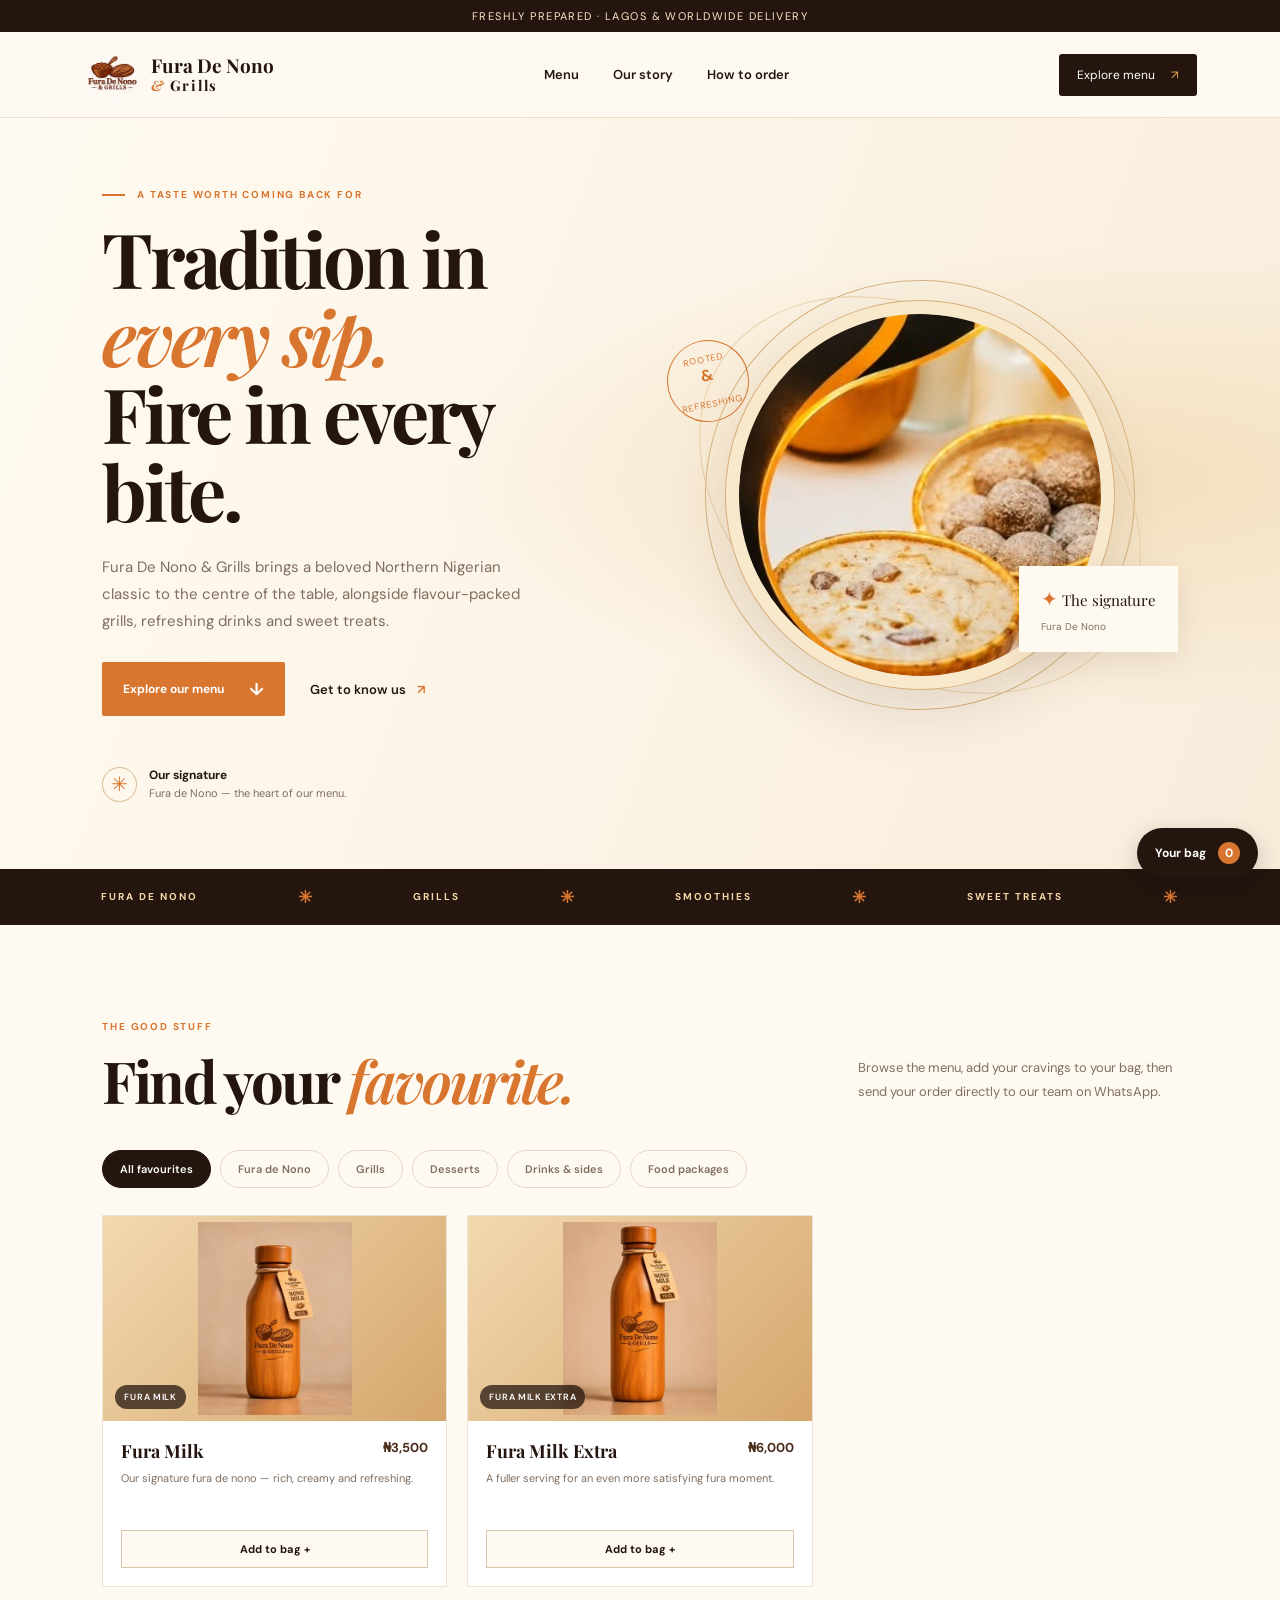
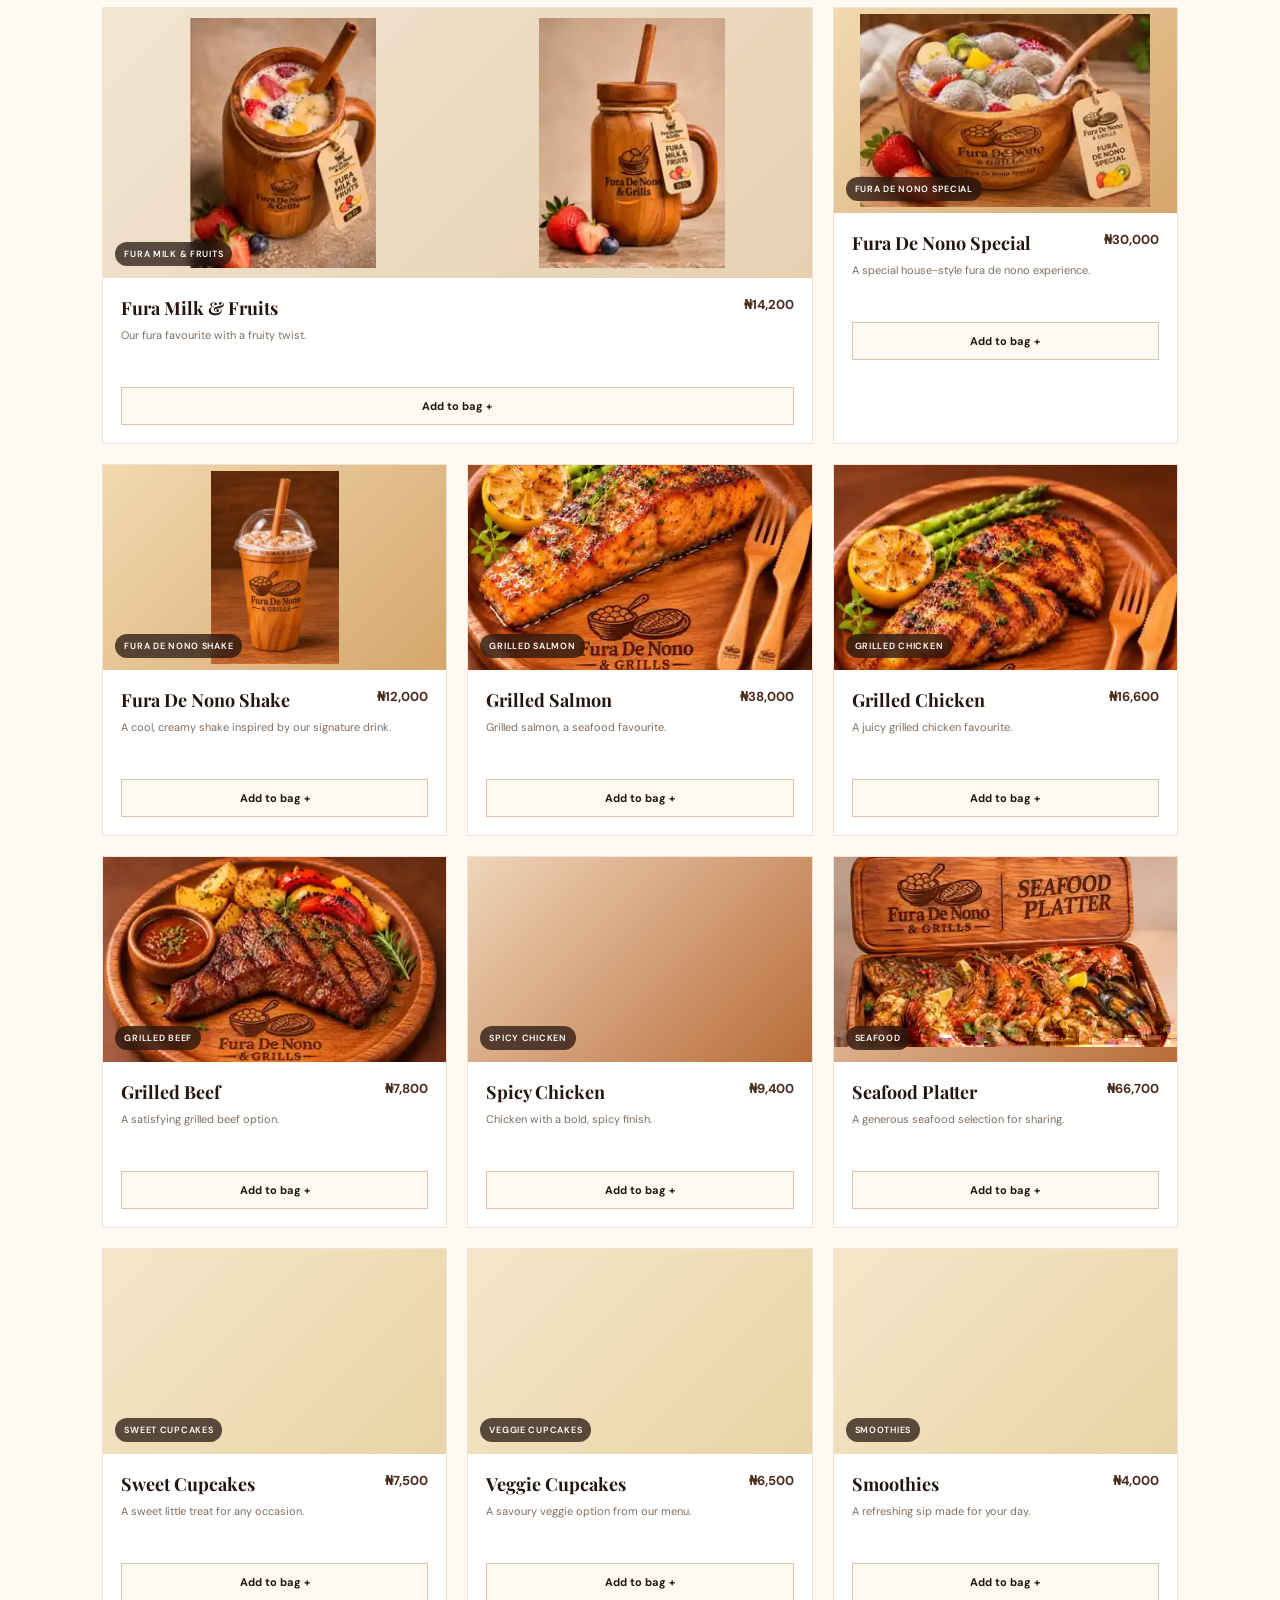
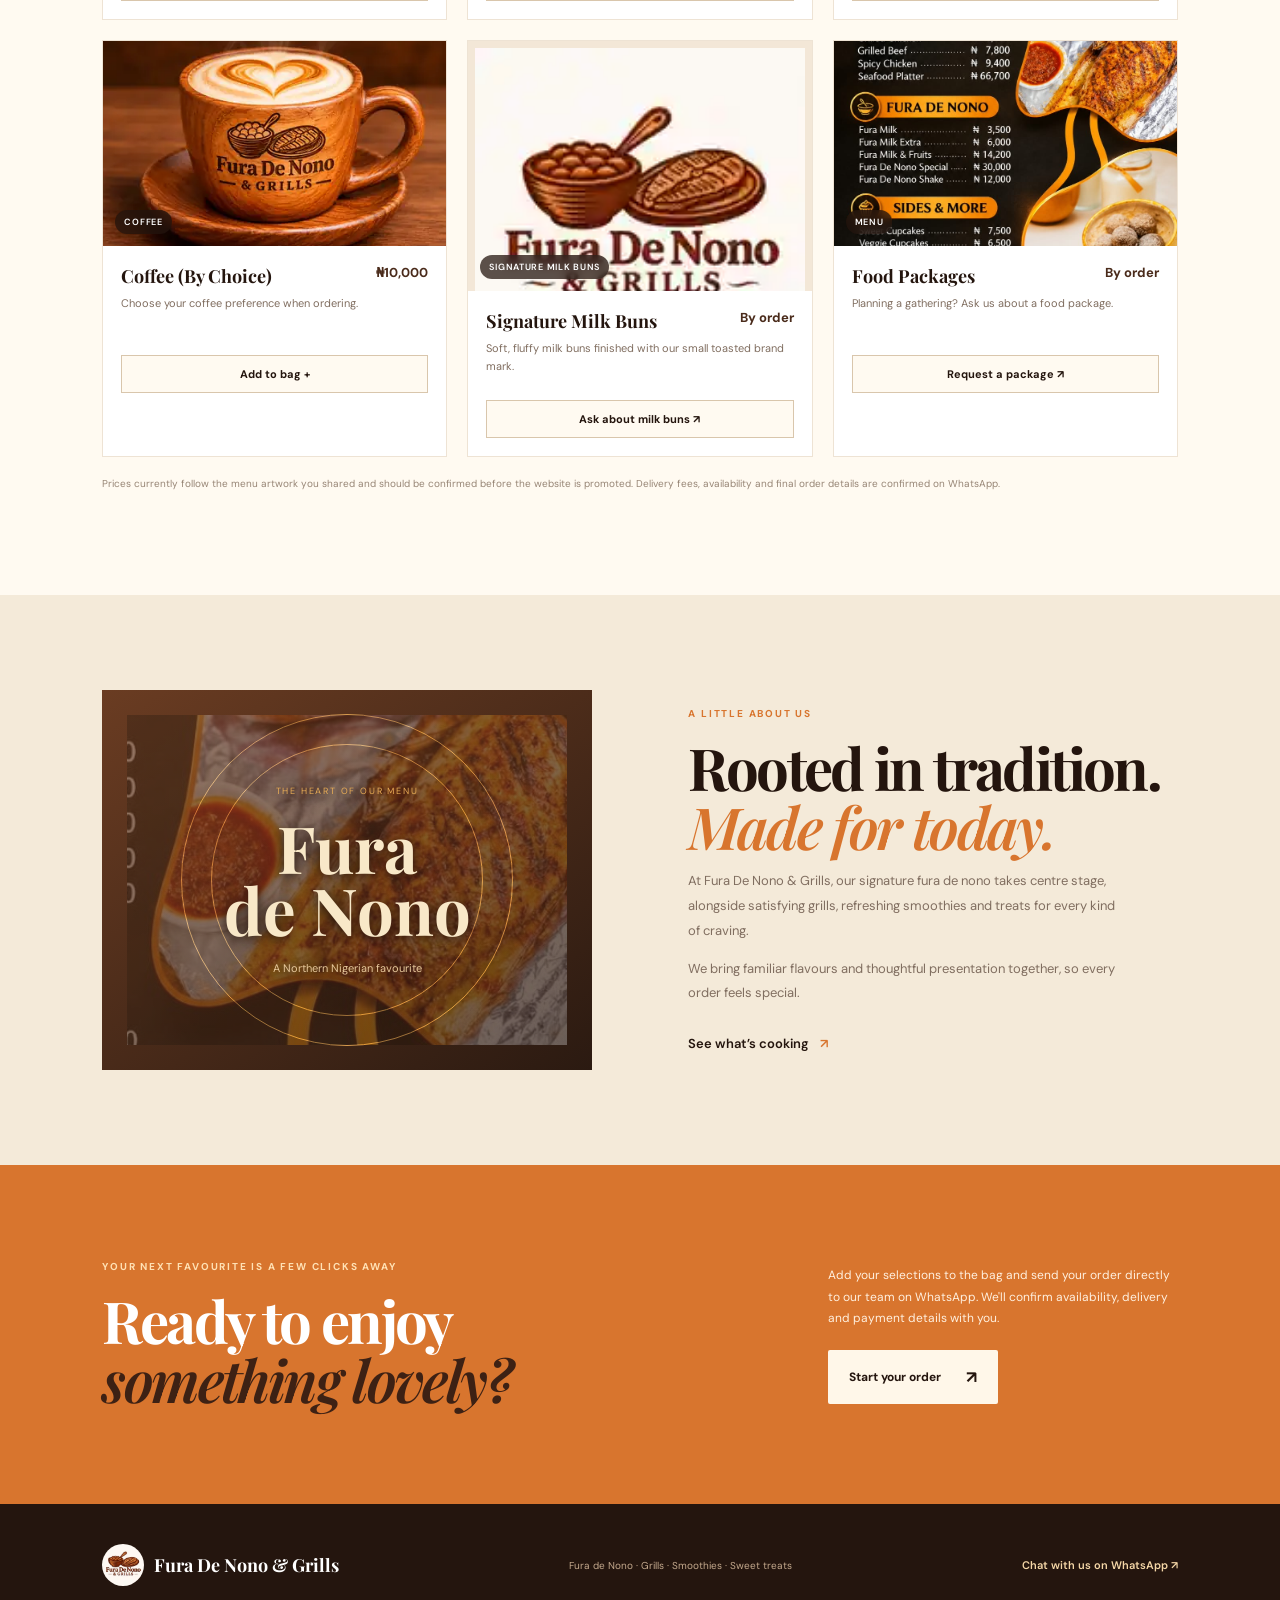
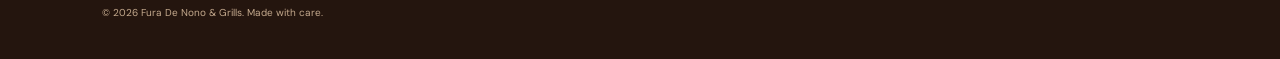
==== commit 3d746da6: "Add Desserts and Food Packages menu categories" ====
--- a/index.html
+++ b/index.html
@@ -49,7 +49,9 @@
         <button class="filter active" data-filter="all" role="tab" aria-selected="true">All favourites</button>
         <button class="filter" data-filter="fura" role="tab" aria-selected="false">Fura de Nono</button>
         <button class="filter" data-filter="grills" role="tab" aria-selected="false">Grills</button>
-        <button class="filter" data-filter="sides" role="tab" aria-selected="false">Sides & more</button>
+        <button class="filter" data-filter="desserts" role="tab" aria-selected="false">Desserts</button>
+        <button class="filter" data-filter="sides" role="tab" aria-selected="false">Drinks & sides</button>
+        <button class="filter" data-filter="packages" role="tab" aria-selected="false">Food packages</button>
       </div>
       <div class="menu-grid" id="menuGrid" aria-live="polite"></div>
       <p class="menu-footnote">Prices currently follow the menu artwork you shared and should be confirmed before the website is promoted. Delivery fees, availability and final order details are confirmed on WhatsApp.</p>
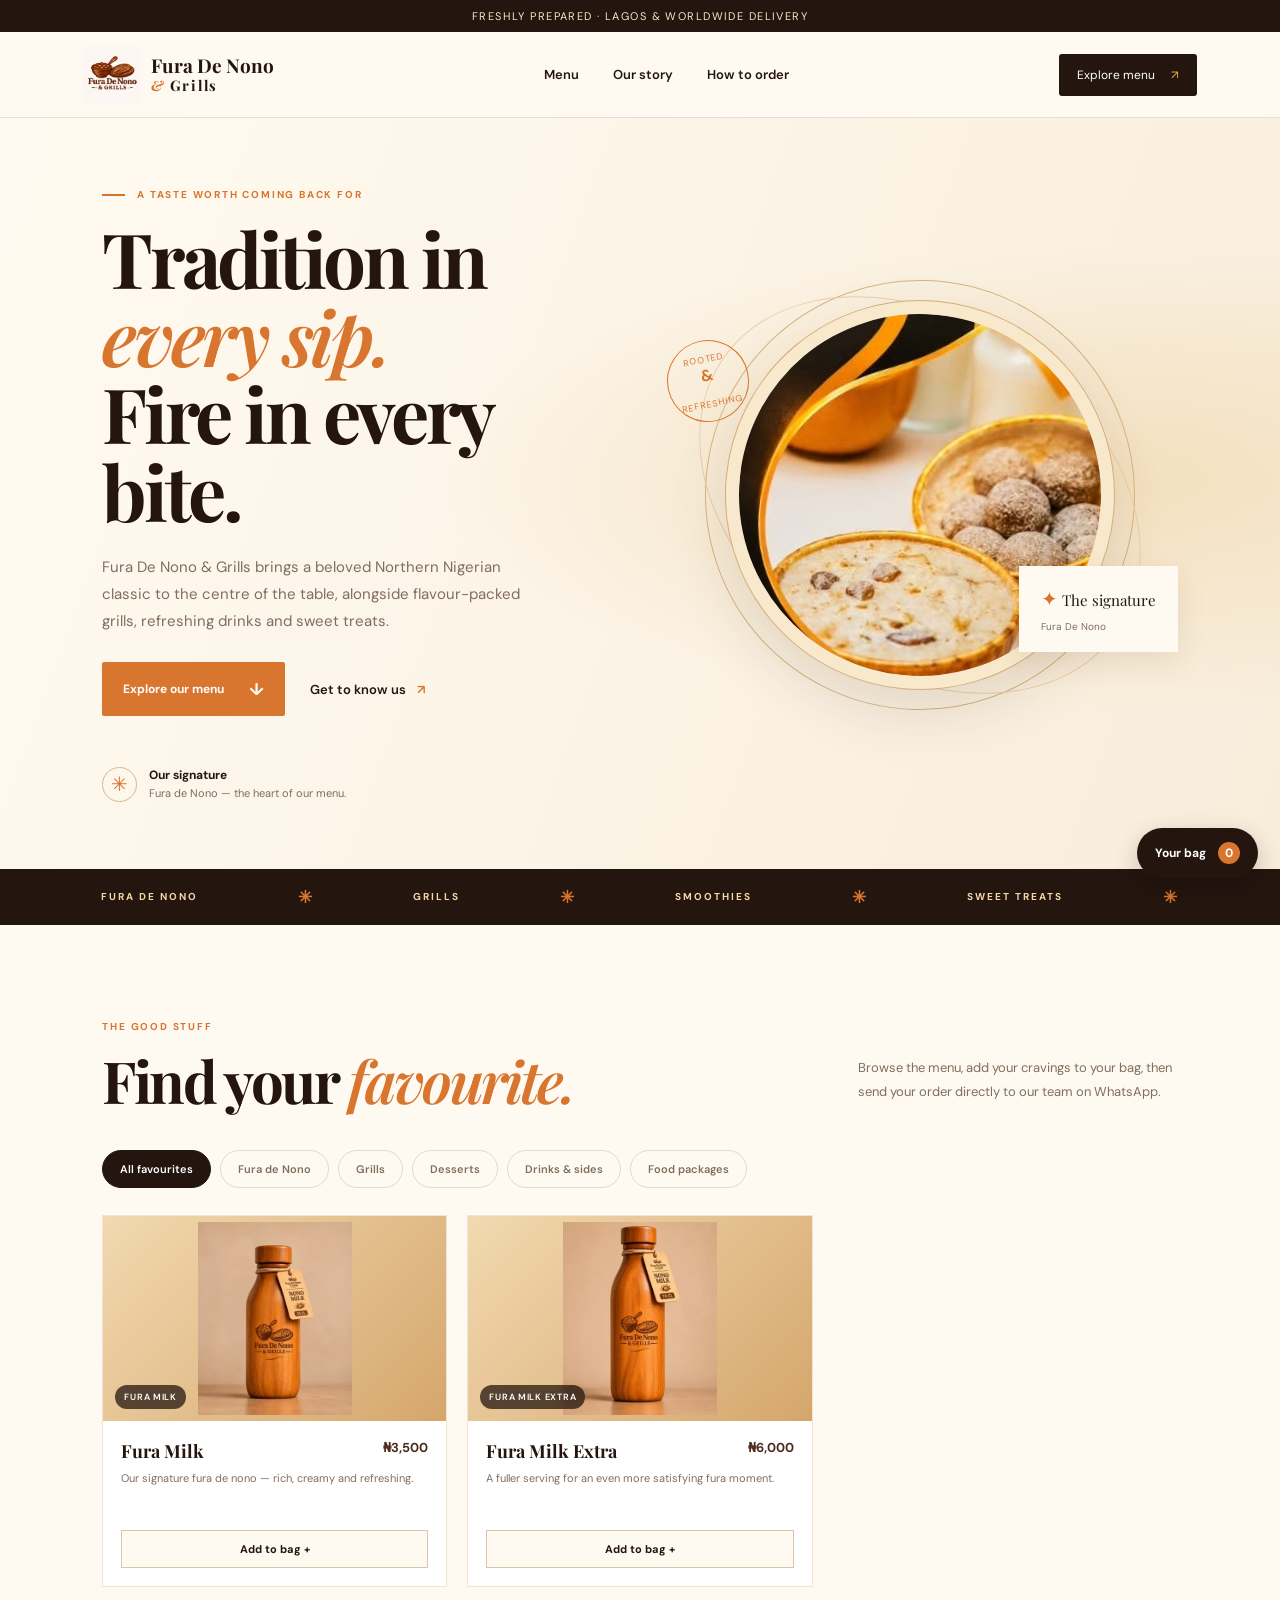
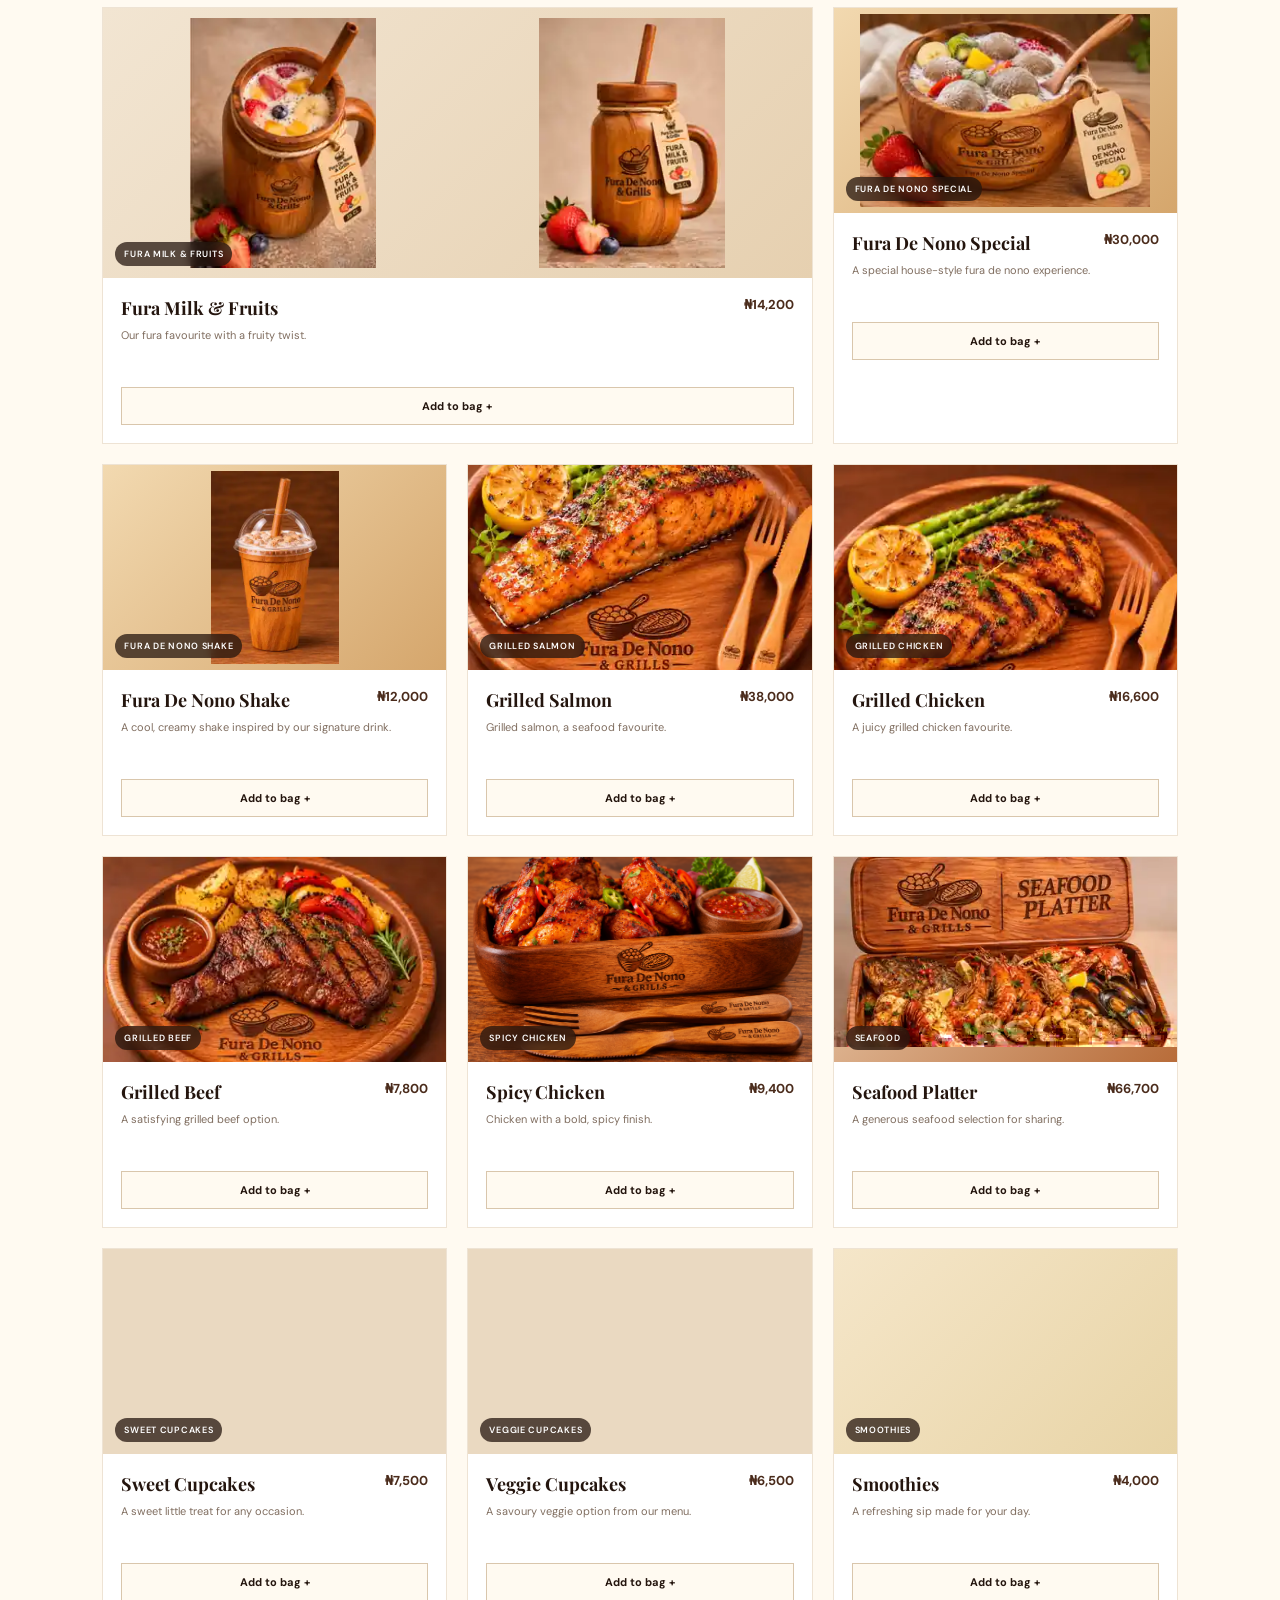
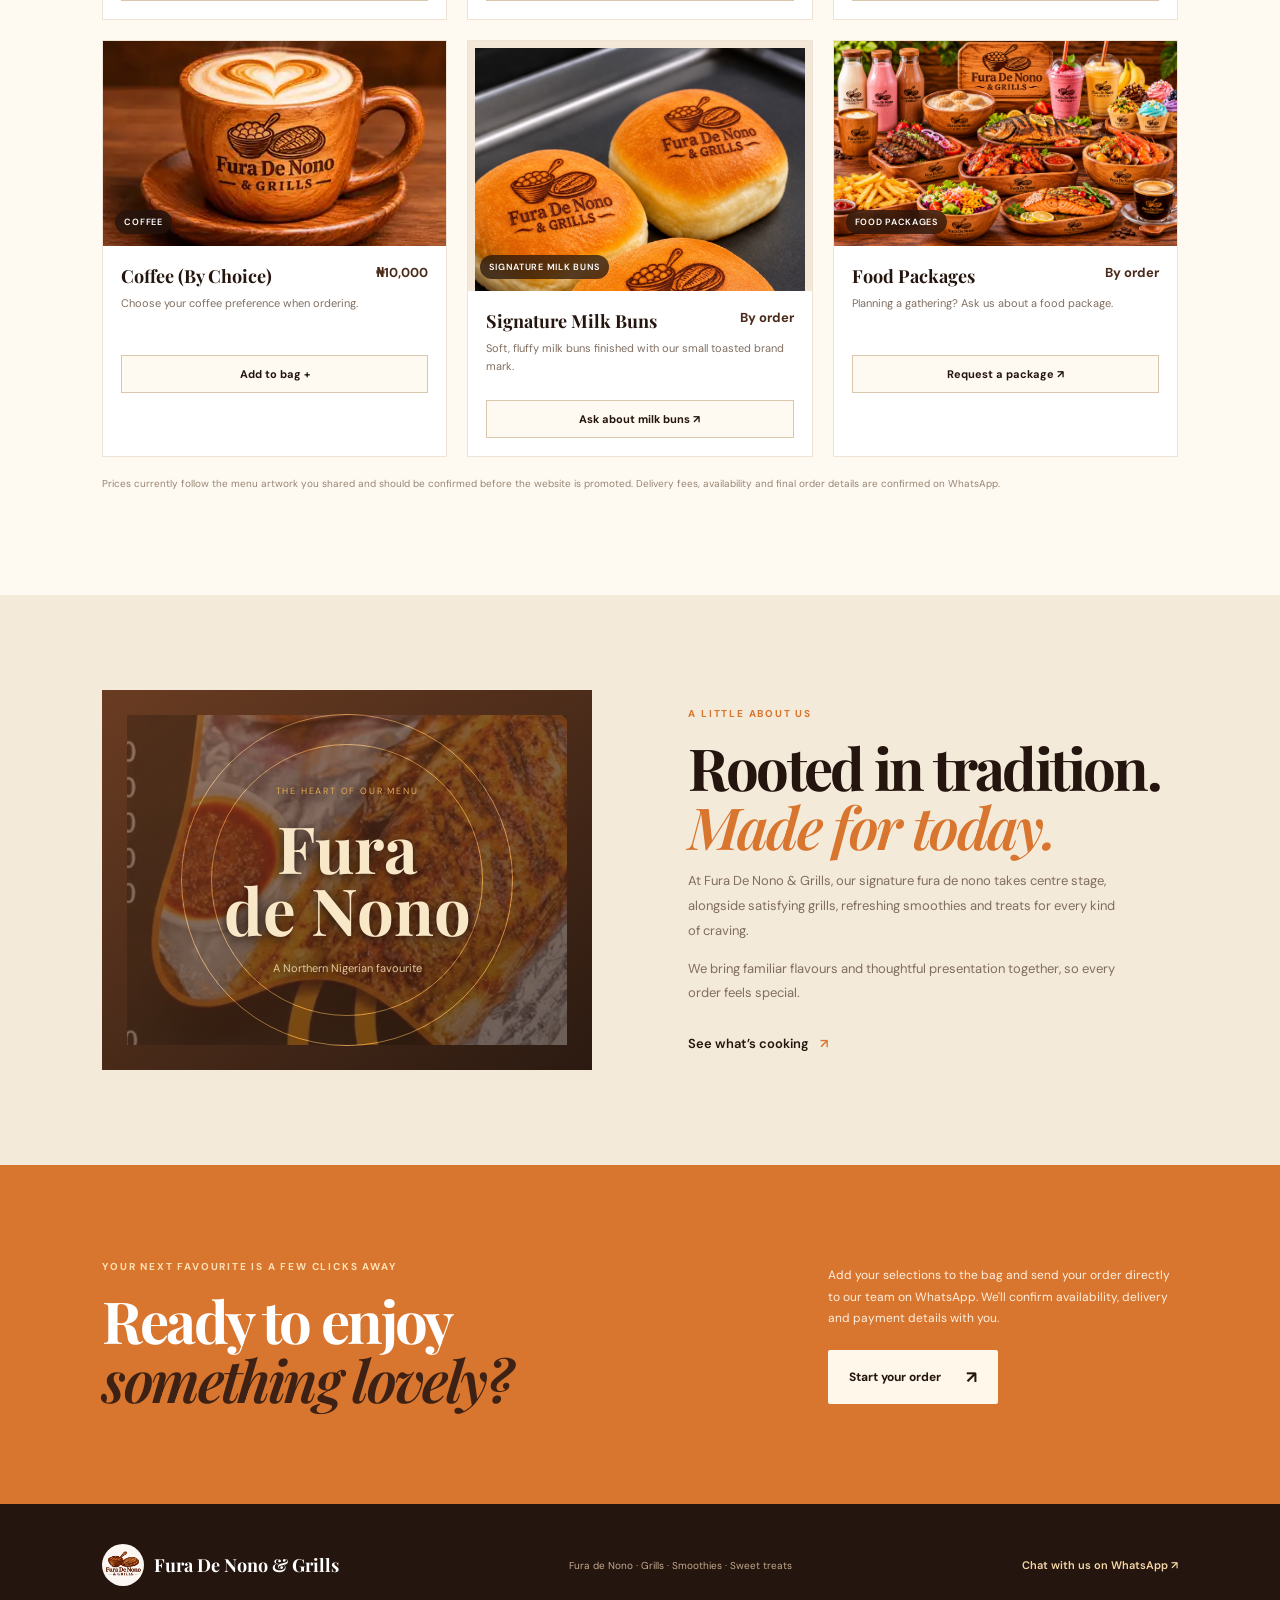
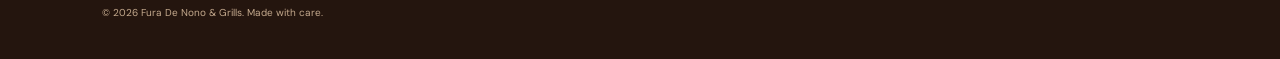
==== commit dfdf86ef: "Update official website logo" ====
--- a/index.html
+++ b/index.html
@@ -17,7 +17,7 @@
   <div class="announcement">Freshly prepared · Lagos & worldwide delivery</div>
   <header class="site-header">
     <a class="brand" href="#top" aria-label="Fura De Nono & Grills home">
-      <img src="assets/approved-logo-light.webp" alt="Fura De Nono & Grills logo">
+      <img src="Wood-Engraved Fura De Nono & Grills Logo.png" alt="Fura De Nono & Grills logo">
       <span class="brand-name"><span>Fura De Nono</span><span><i>&</i> Grills</span></span>
     </a>
     <nav aria-label="Main navigation"><a href="#menu">Menu</a><a href="#story">Our story</a><a href="#order">How to order</a></nav>
@@ -66,7 +66,7 @@
   </main>
 
   <footer>
-    <div class="footer-top"><div class="footer-brand"><img src="assets/approved-logo-light.webp" alt=""><span>Fura De Nono & Grills</span></div><p>Fura de Nono · Grills · Smoothies · Sweet treats</p><a href="https://wa.me/2348076615521" target="_blank" rel="noopener">Chat with us on WhatsApp ↗</a></div>
+    <div class="footer-top"><div class="footer-brand"><img src="Wood-Engraved Fura De Nono & Grills Logo.png" alt=""><span>Fura De Nono & Grills</span></div><p>Fura de Nono · Grills · Smoothies · Sweet treats</p><a href="https://wa.me/2348076615521" target="_blank" rel="noopener">Chat with us on WhatsApp ↗</a></div>
     <small>© <span id="year"></span> Fura De Nono & Grills. Made with care.</small>
   </footer>
 
--- a/styles.css
+++ b/styles.css
@@ -394,3 +394,21 @@
 @media(max-width:430px) {
   .menu-card.menu-card-bread .food-art.product-image-gallery-swipe { height: 215px; }
 }
+
+
+/* Menu category sub-sections: Bread & Snacks and Sweet Treats */
+.menu-group-title {
+  grid-column: 1 / -1;
+  display: flex;
+  align-items: center;
+  gap: 14px;
+  margin: 18px 0 2px;
+  color: var(--brown);
+  font: 700 22px "Playfair Display", serif;
+}
+.menu-group-title:after {
+  content: "";
+  height: 1px;
+  flex: 1;
+  background: #e6d8c5;
+}
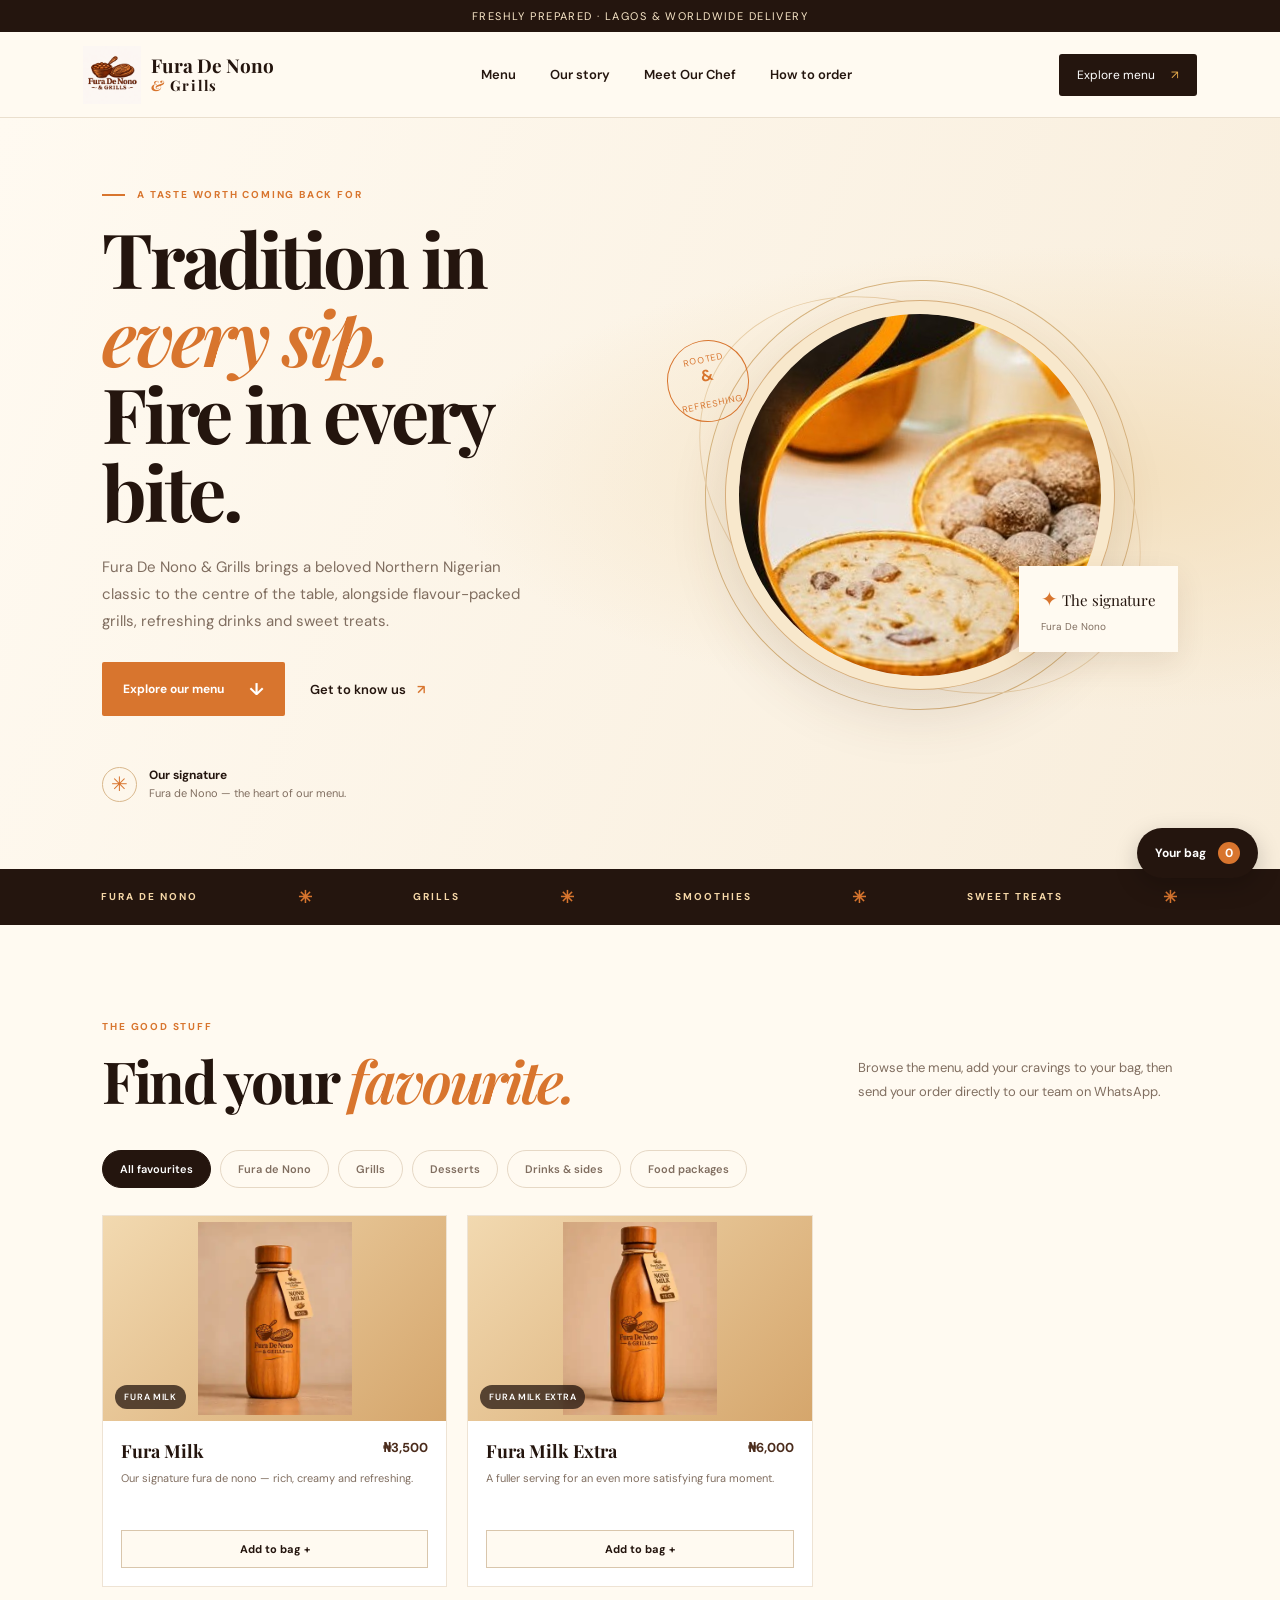
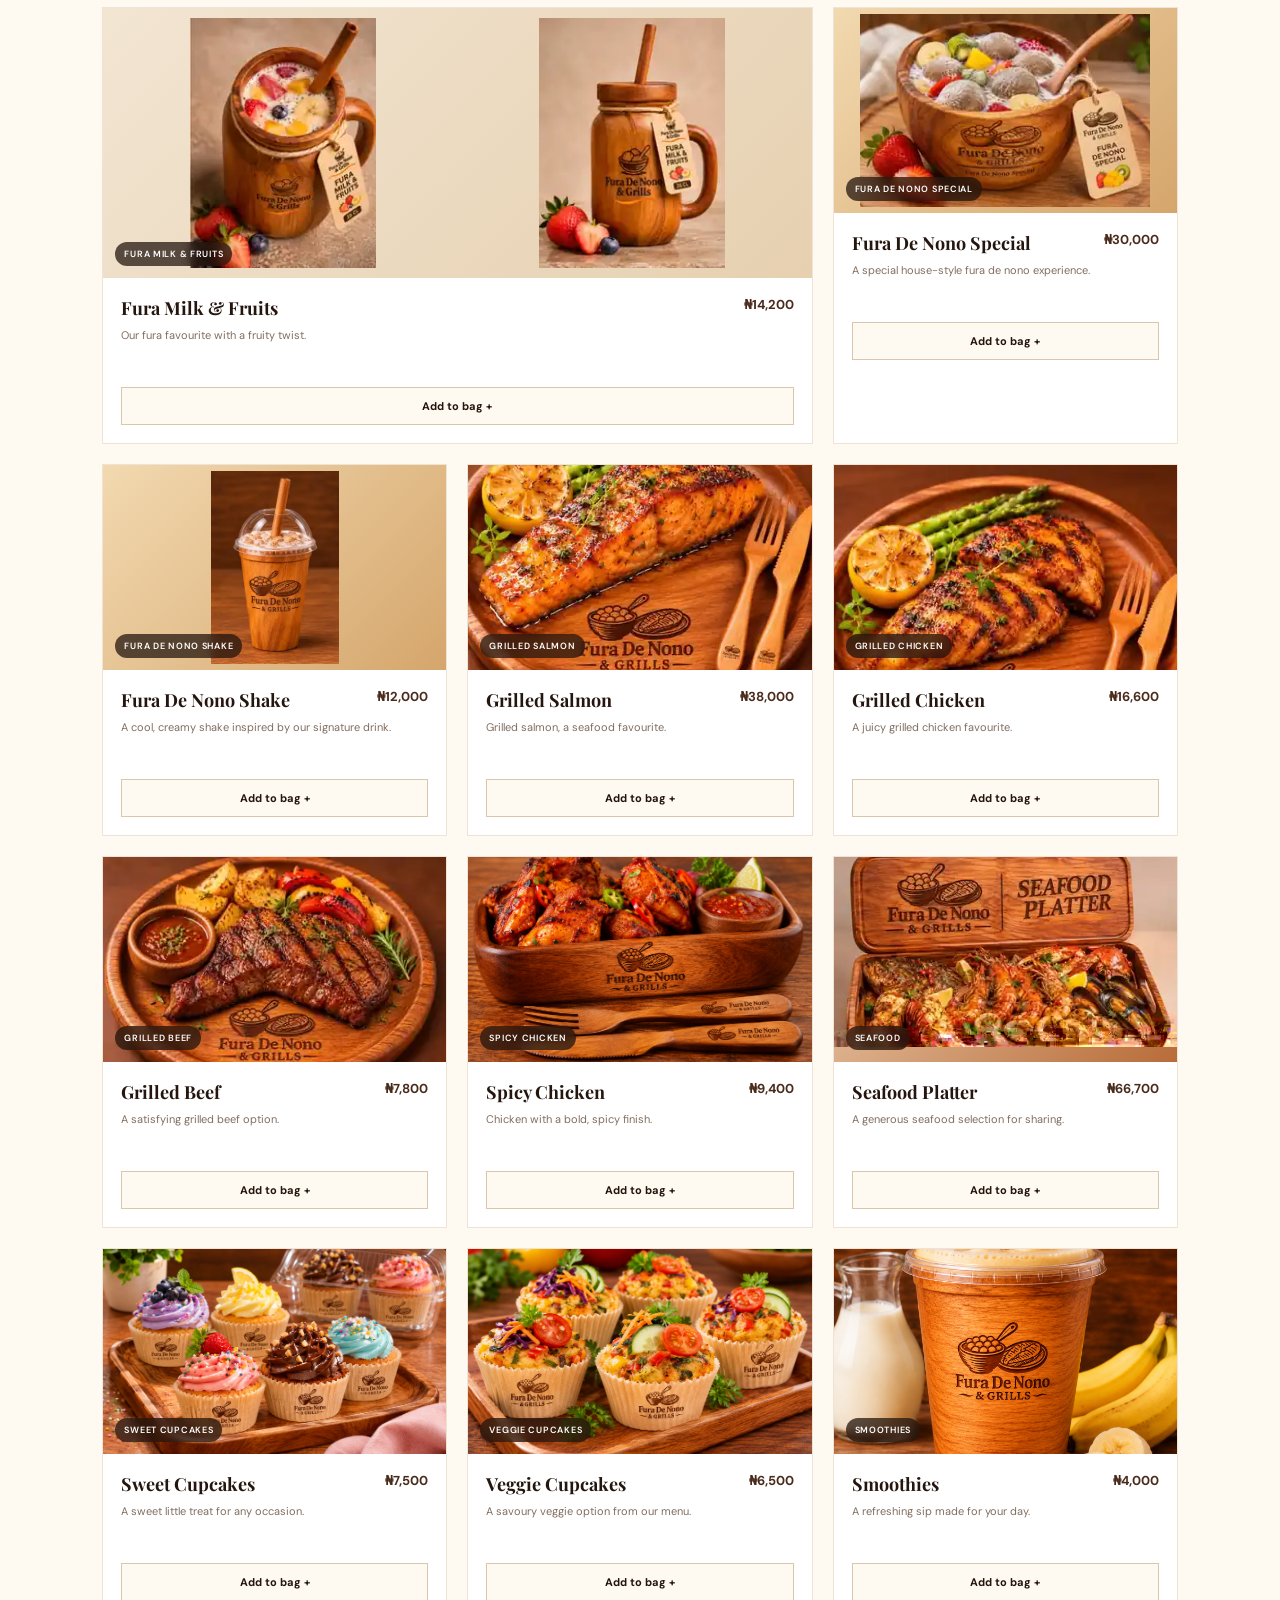
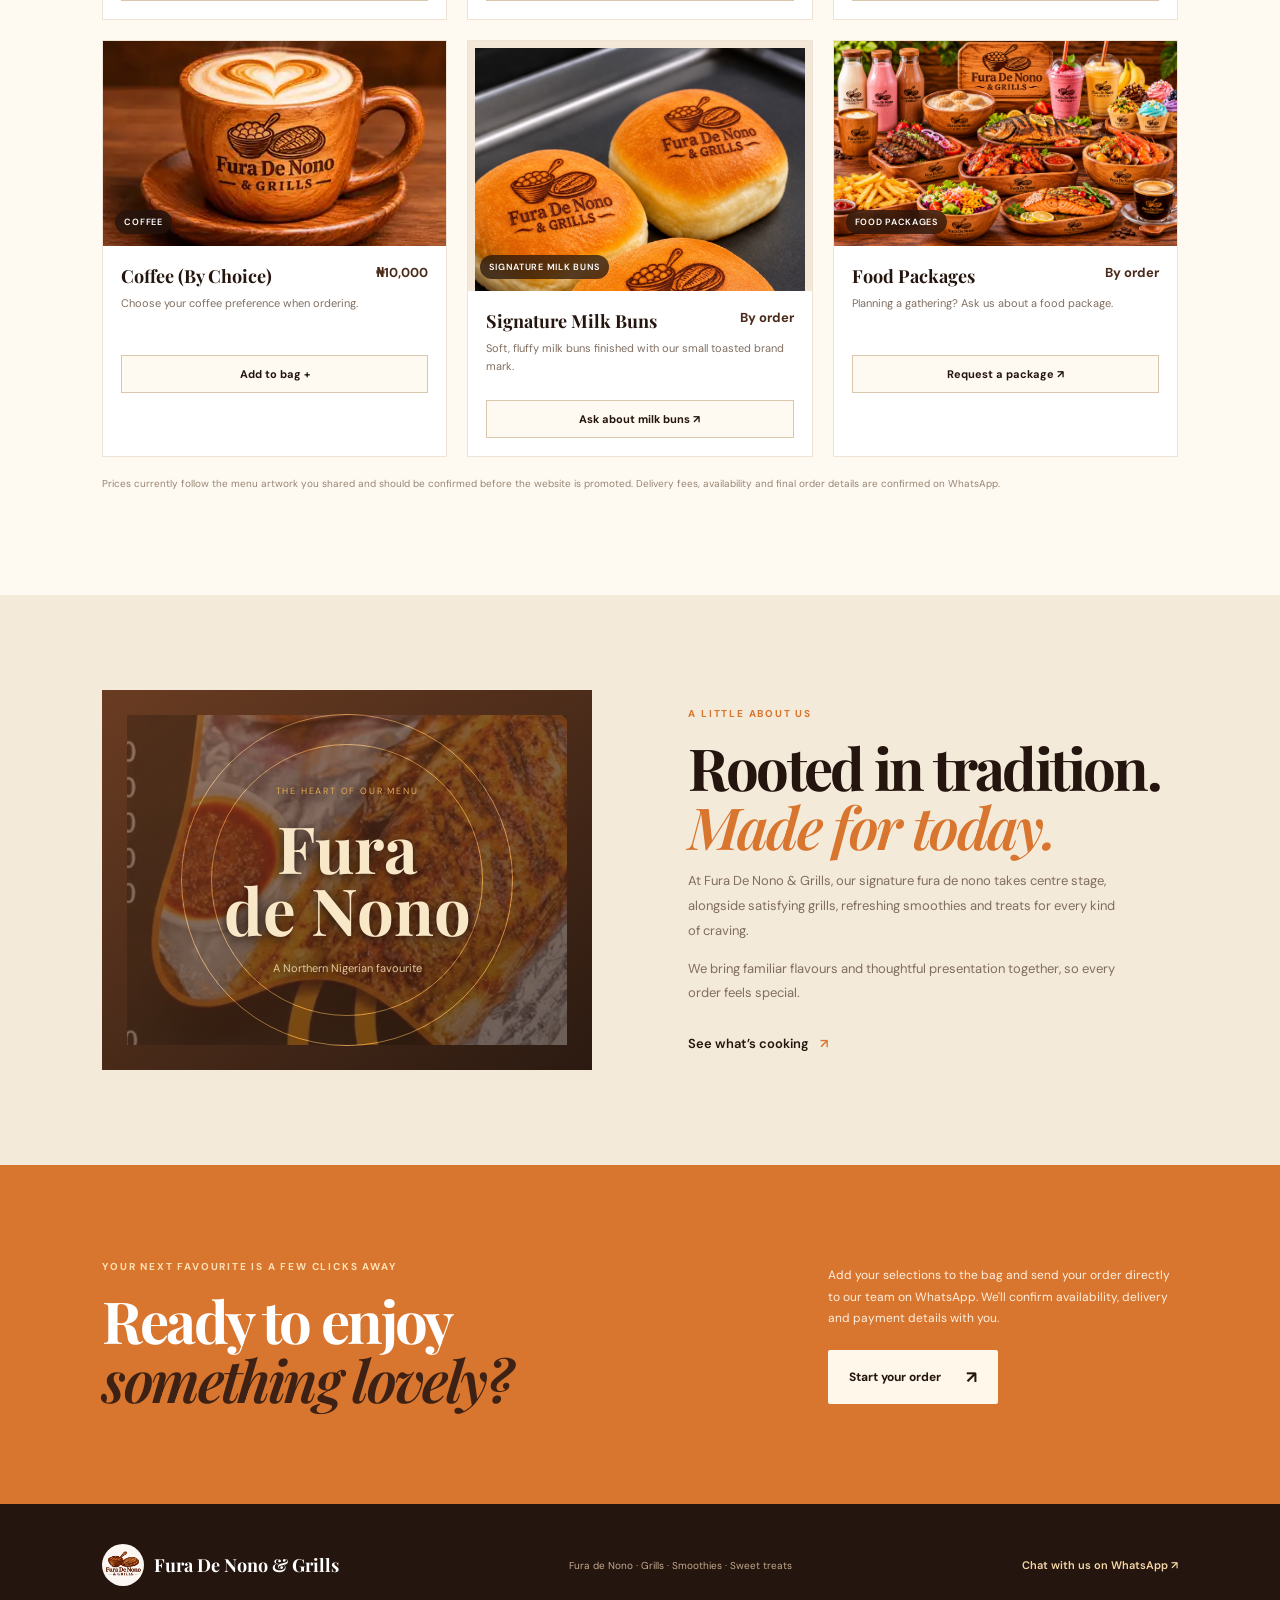
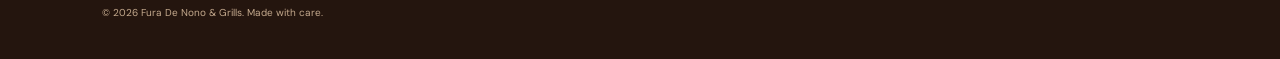
==== commit cf4e93b1: "Add Meet Our Chef navigation link" ====
--- a/index.html
+++ b/index.html
@@ -20,7 +20,7 @@
       <img src="Wood-Engraved Fura De Nono & Grills Logo.png" alt="Fura De Nono & Grills logo">
       <span class="brand-name"><span>Fura De Nono</span><span><i>&</i> Grills</span></span>
     </a>
-    <nav aria-label="Main navigation"><a href="#menu">Menu</a><a href="#story">Our story</a><a href="#order">How to order</a></nav>
+    <nav aria-label="Main navigation"><a href="#menu">Menu</a><a href="#story">Our story</a><a href="chef.html">Meet Our Chef</a><a href="#order">How to order</a></nav>
     <a class="header-order" href="#menu">Explore menu <span>↗</span></a>
   </header>
 
